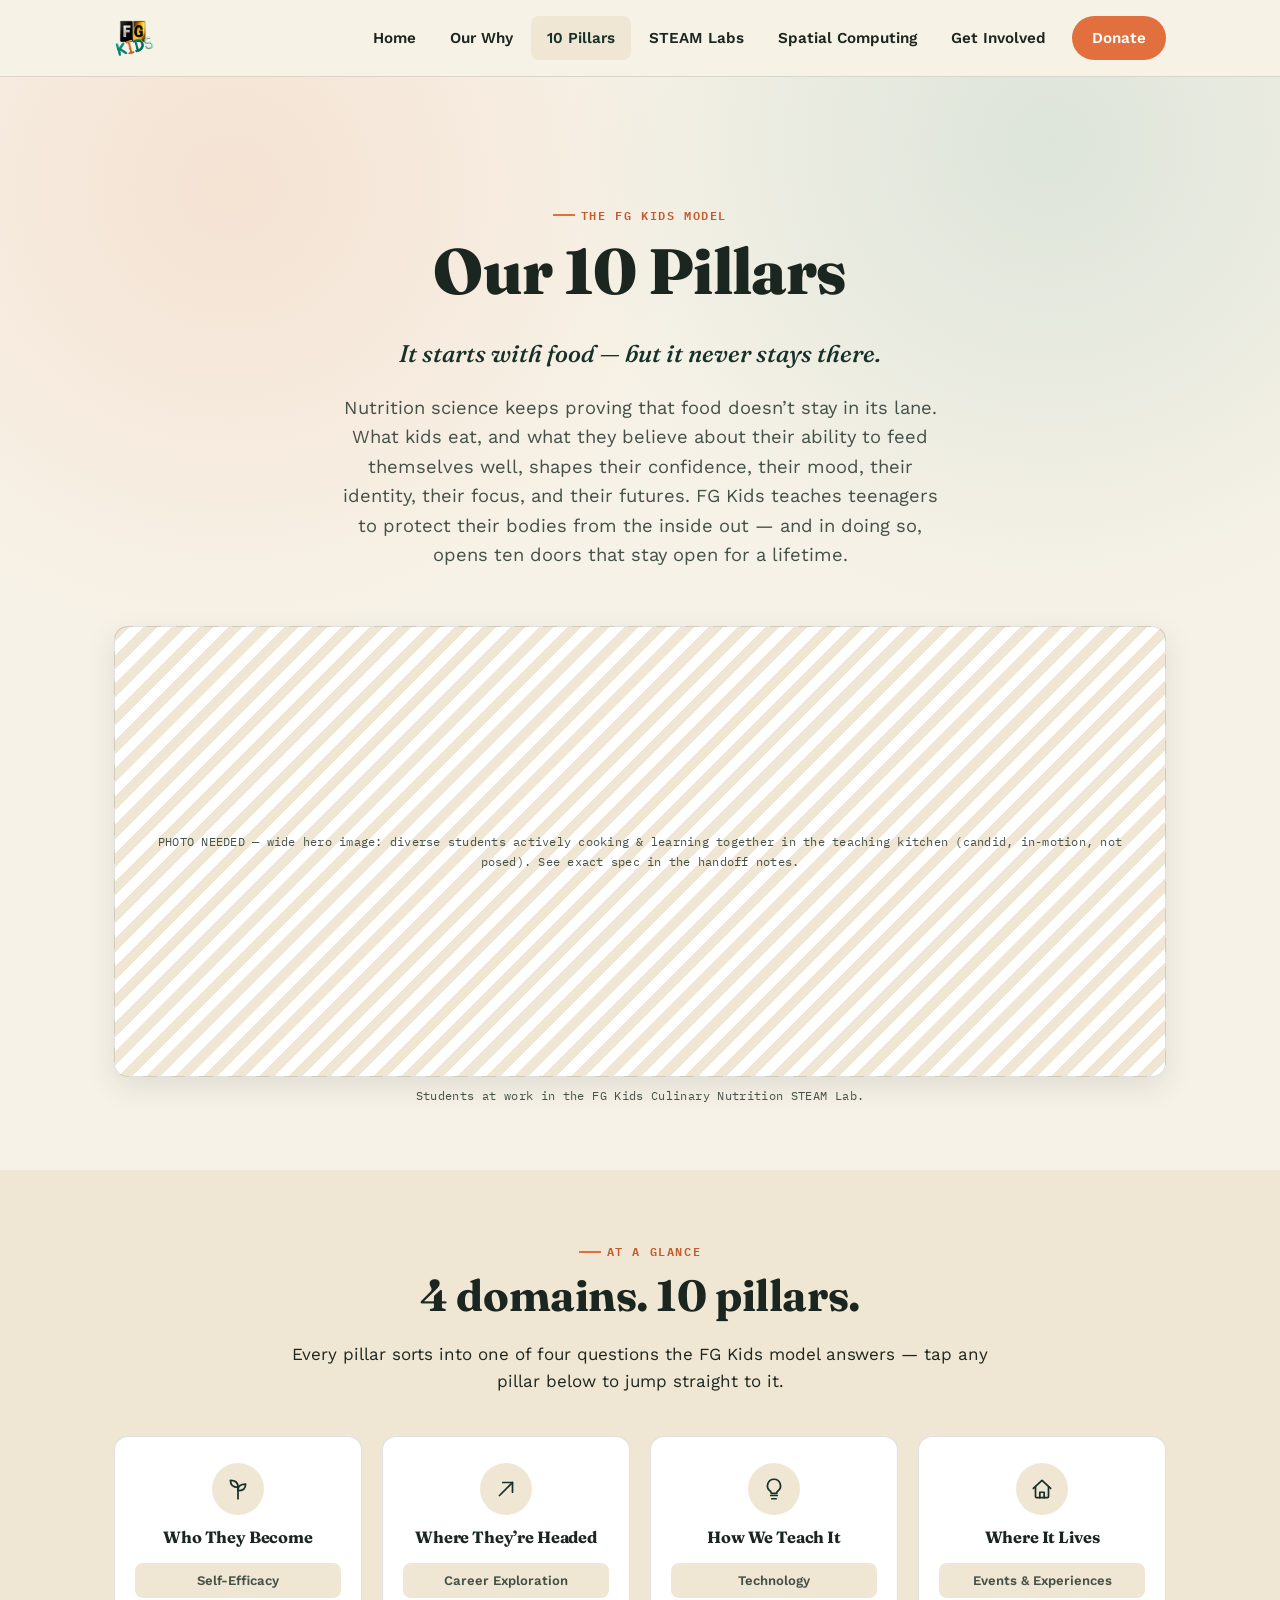
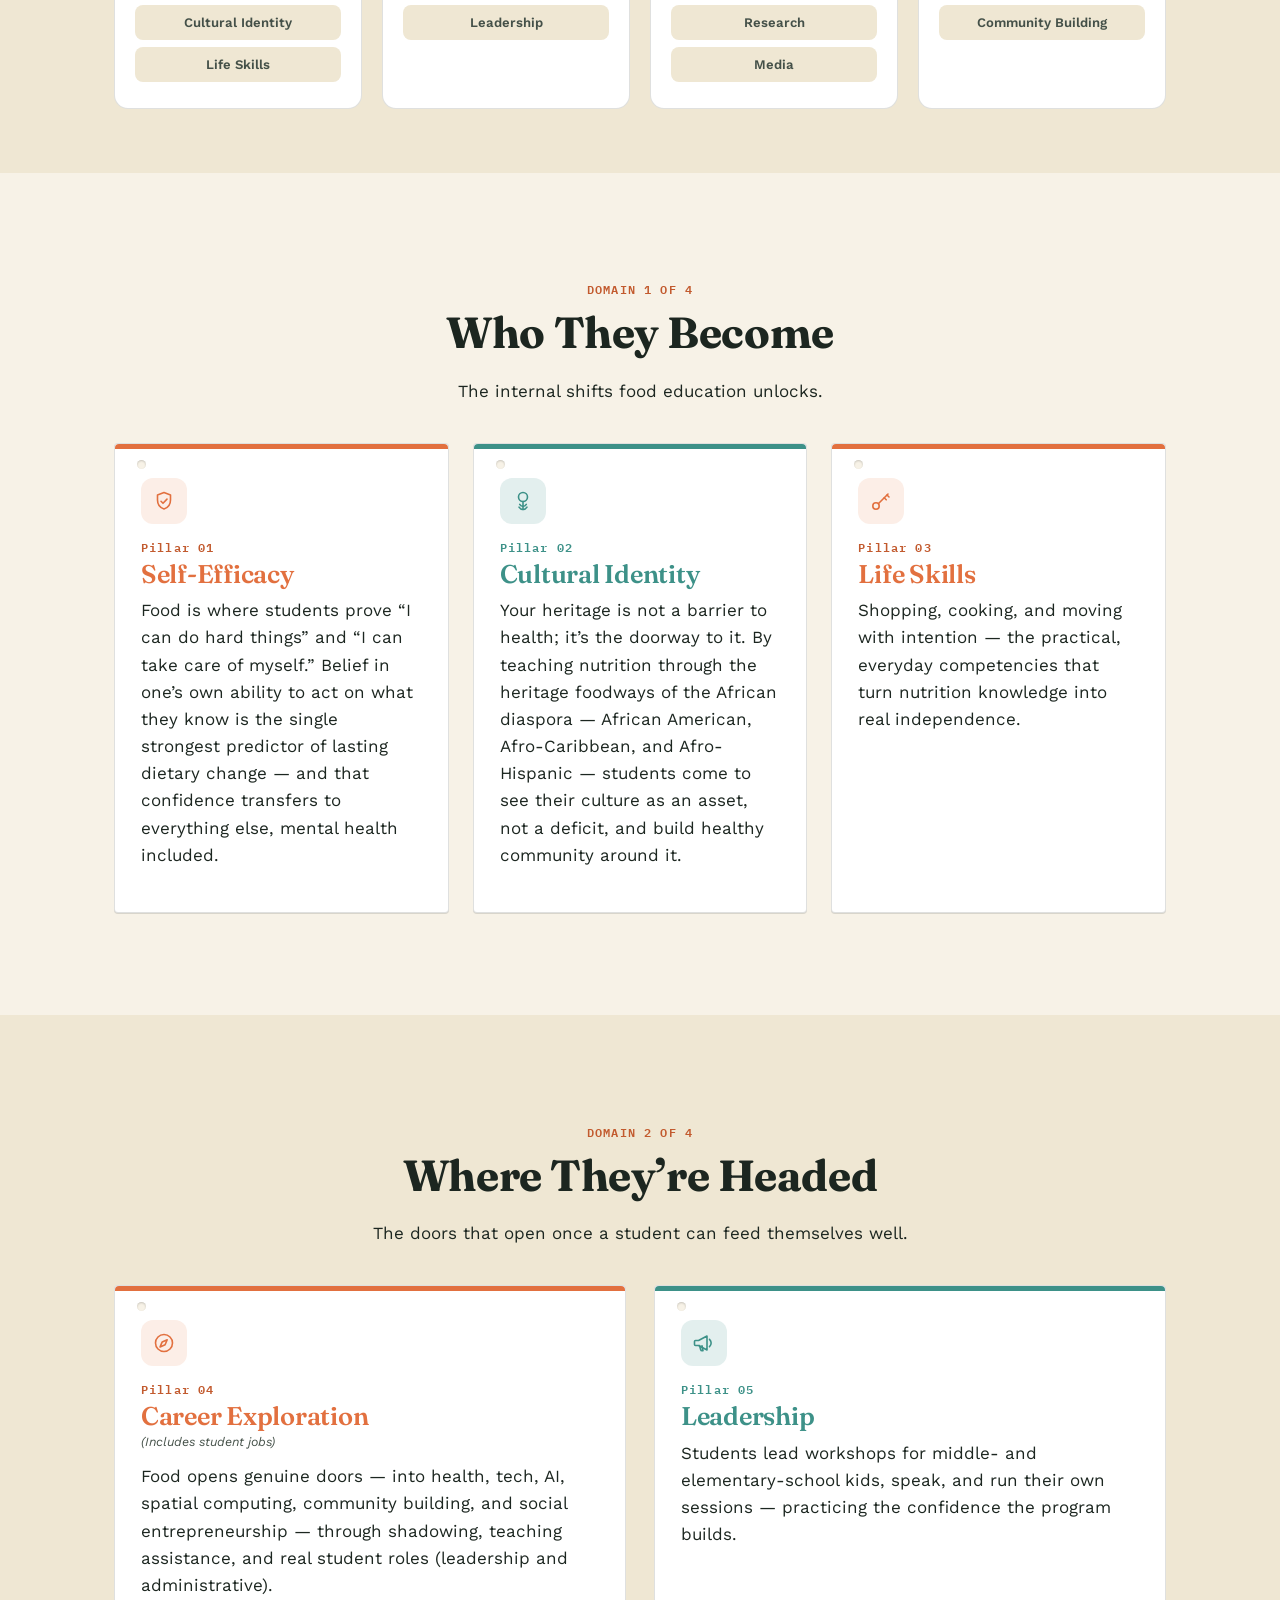
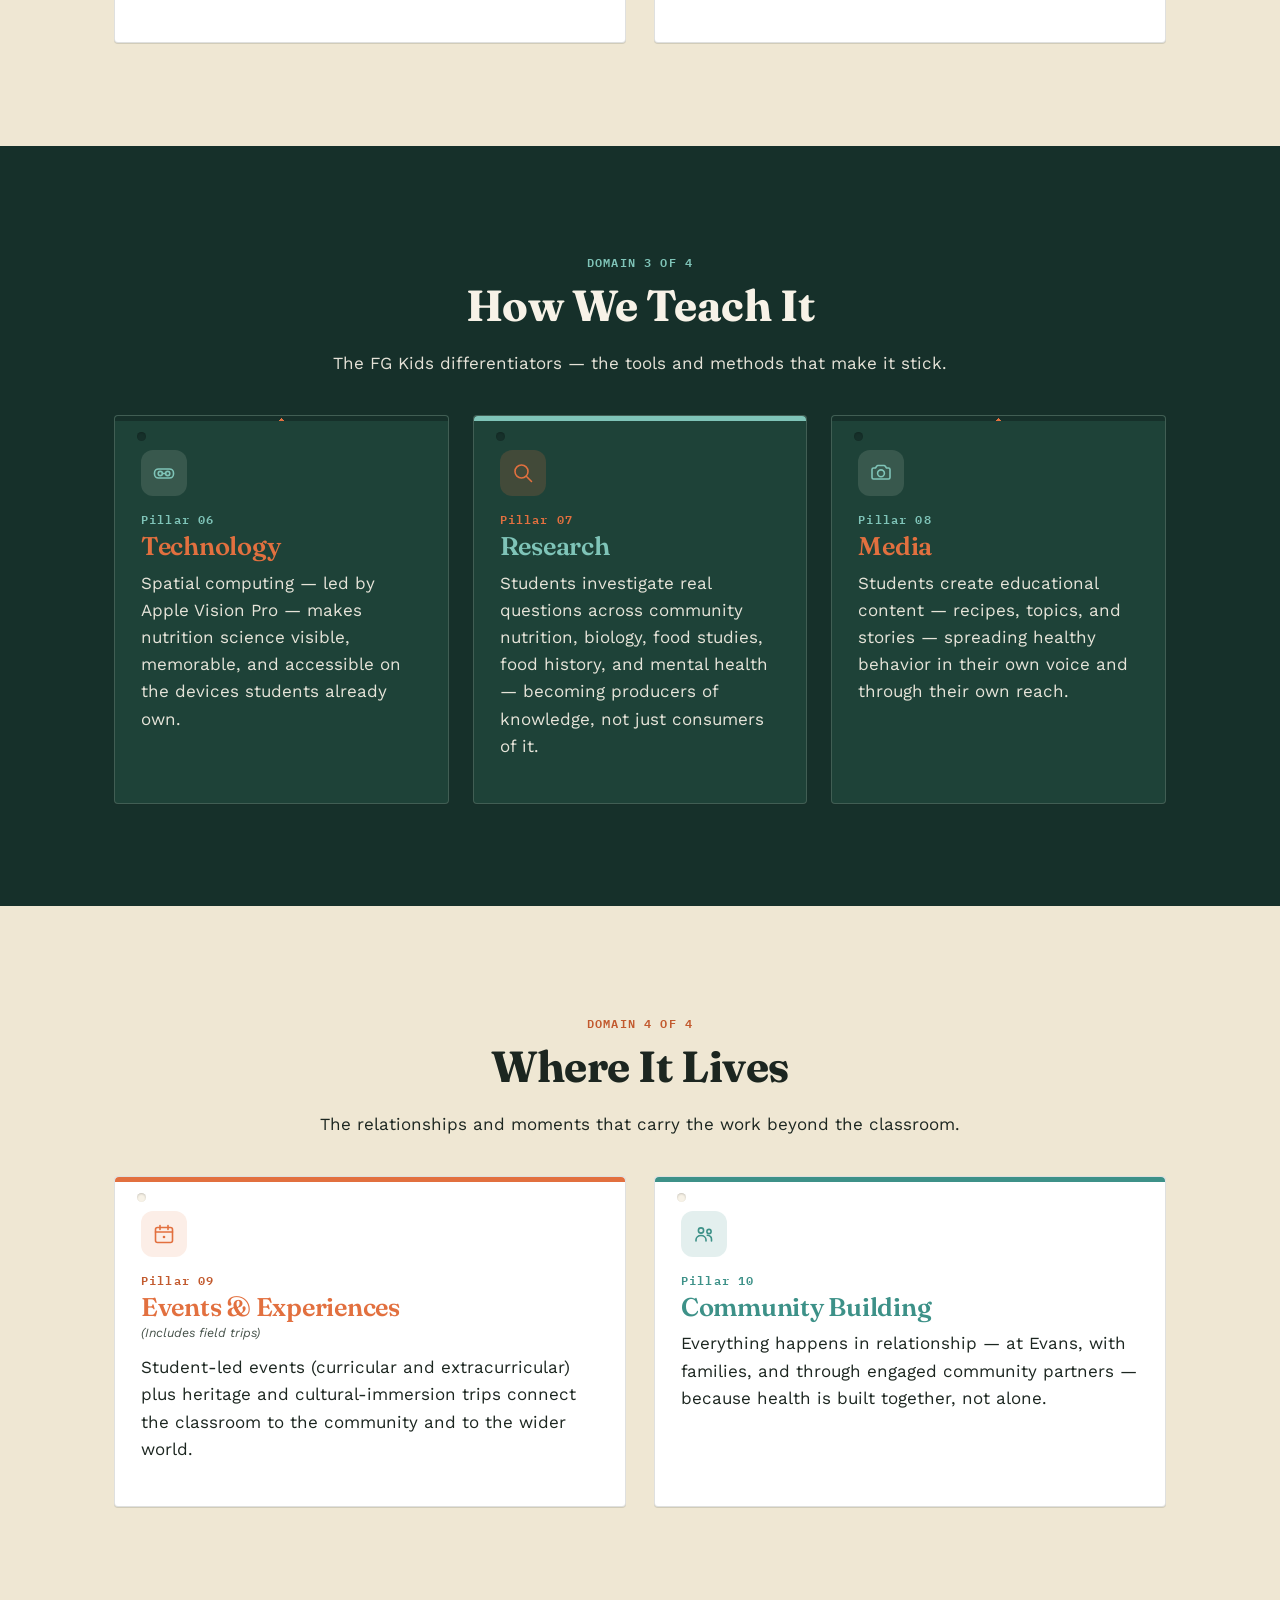
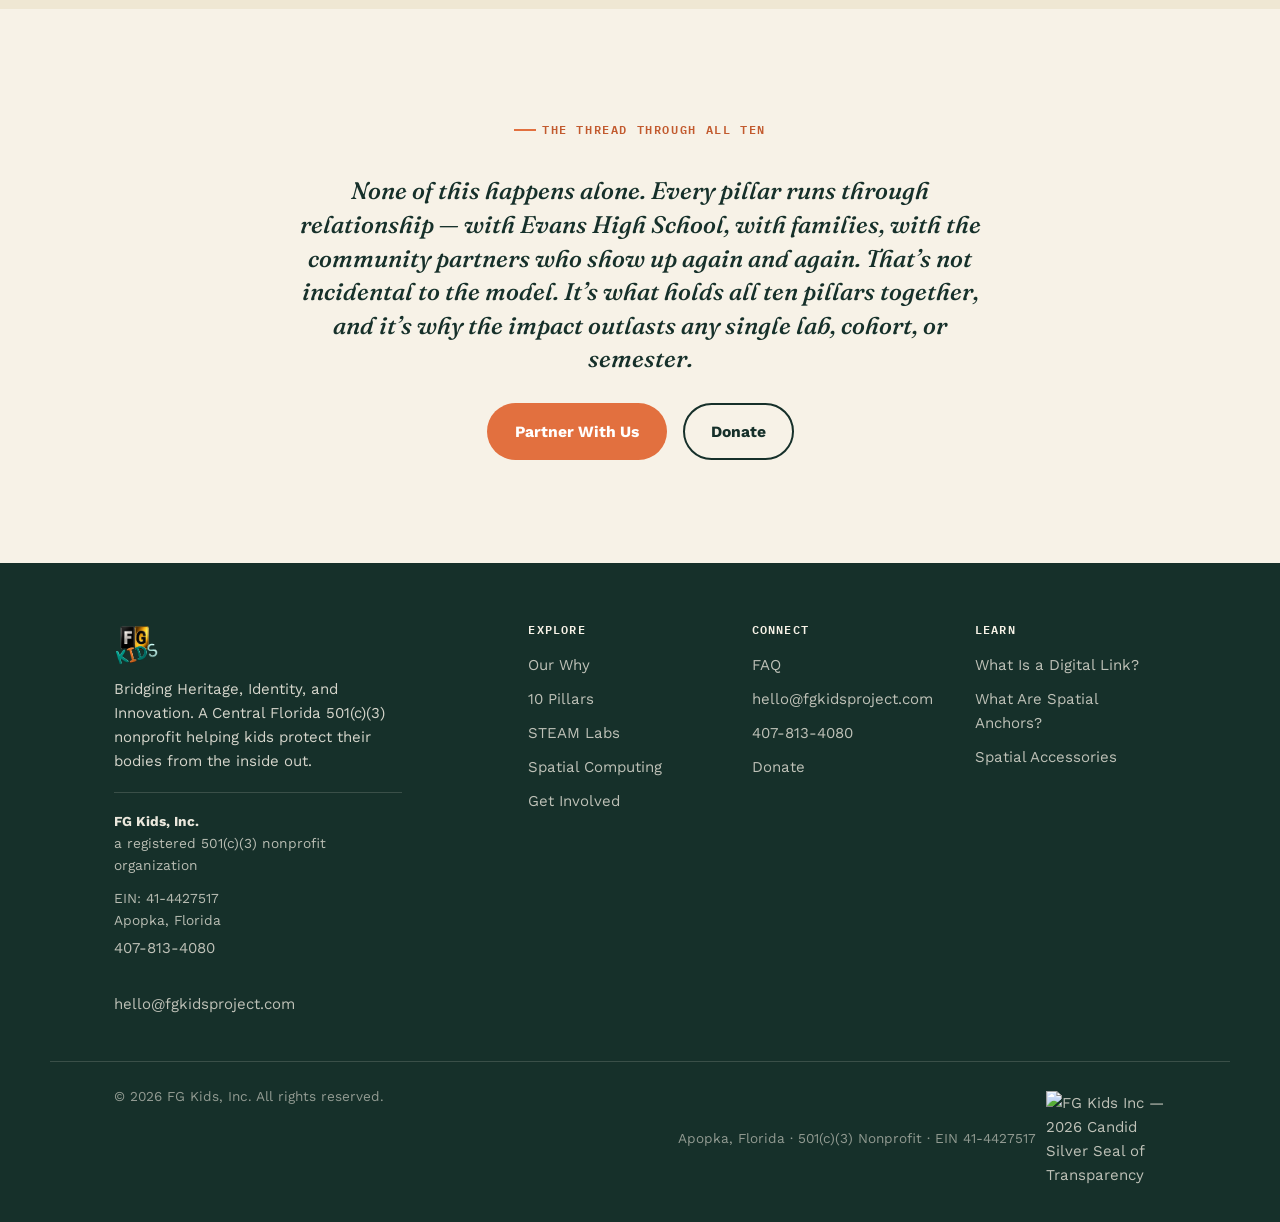
==== 10-pillars/index.html @ 9d518774 "FG Kids website — Candid seal, corrected footer, new logo/favicon, 10 Pillars page" ====
<!DOCTYPE html>
<html lang="en">
<head>
<meta charset="UTF-8">
<meta name="viewport" content="width=device-width, initial-scale=1.0">
<title>Our 10 Pillars &mdash; FG Kids Inc.</title>
<meta name="description" content="The 10 Pillars behind FG Kids &mdash; how heritage-rooted culinary nutrition education builds self-efficacy, identity, career pathways, and lifelong health for Central Florida teens.">
<meta property="og:type" content="website">
<meta property="og:title" content="Our 10 Pillars &mdash; FG Kids Inc.">
<meta property="og:description" content="The 10 Pillars behind FG Kids &mdash; how heritage-rooted culinary nutrition education builds self-efficacy, identity, career pathways, and lifelong health for Central Florida teens.">
<meta property="og:image" content="https://fgkidsproject.com/images/og-image.png">
<meta property="og:url" content="https://fgkidsproject.com/10-pillars/">
<meta name="twitter:card" content="summary">
<meta name="twitter:title" content="Our 10 Pillars &mdash; FG Kids Inc.">
<meta name="twitter:description" content="The 10 Pillars behind FG Kids &mdash; how heritage-rooted culinary nutrition education builds self-efficacy, identity, career pathways, and lifelong health for Central Florida teens.">
<meta name="twitter:image" content="https://fgkidsproject.com/images/og-image.png">
<link rel="icon" href="/images/favicon.ico" sizes="any">
<link rel="icon" type="image/png" sizes="32x32" href="/images/favicon-32x32.png">
<link rel="icon" type="image/png" sizes="16x16" href="/images/favicon-16x16.png">
<link rel="apple-touch-icon" href="/images/apple-touch-icon.png">
<link rel="stylesheet" href="/css/styles.css">
</head>
<body>
<header class="site-header">
  <div class="nav-row">
    <a href="/" class="logo">
      <img src="/images/fg-kids-logo.png" alt="FG Kids" style="height:40px;width:auto;">
    </a>
    <nav class="main-nav">
        <a href="/">Home</a>
        <a href="/ourkidsneedus/">Our Why</a>
        <a href="/10-pillars/" class="current">10 Pillars</a>
        <a href="/nutritionsteamlab/">STEAM Labs</a>
        <a href="/spatial-computing/">Spatial Computing</a>
        <a href="/partnerwithus/">Get Involved</a>
        <a href="/donate/" class="btn-donate">Donate</a>
    </nav>
    <button class="nav-toggle" aria-label="Toggle menu" aria-expanded="false">&#9776;</button>
  </div>
</header>

<section class="hero" style="padding-bottom:20px;">
  <div class="container">
    <div class="eyebrow" style="justify-content:center;">The FG Kids Model</div>
    <h1>Our 10 Pillars</h1>
    <p class="quote-block" style="margin:0.4em auto 0.6em;">It starts with food &mdash; but it never stays there.</p>
    <p class="lede">Nutrition science keeps proving that food doesn&rsquo;t stay in its lane. What kids eat, and what they believe about their ability to feed themselves well, shapes their confidence, their mood, their identity, their focus, and their futures. FG Kids teaches teenagers to protect their bodies from the inside out &mdash; and in doing so, opens ten doors that stay open for a lifetime.</p>
  </div>
</section>

<section class="section-tight" style="padding-top:0;">
  <div class="container">
    <figure class="fig">
      <div class="media-band ph" style="aspect-ratio:21/9; max-width:100%;">PHOTO NEEDED &mdash; wide hero image: diverse students actively cooking &amp; learning together in the teaching kitchen (candid, in-motion, not posed). See exact spec in the handoff notes.</div>
      <figcaption>Students at work in the FG Kids Culinary Nutrition STEAM Lab.</figcaption>
    </figure>
  </div>
</section>

<section class="on-soft section-tight">
  <div class="container">
    <div class="section-head center">
      <div class="eyebrow" style="justify-content:center;">At A Glance</div>
      <h2>4 domains. 10 pillars.</h2>
      <p>Every pillar sorts into one of four questions the FG Kids model answers &mdash; tap any pillar below to jump straight to it.</p>
    </div>
    <div class="domain-map">
      <div class="domain-map-card">
        <div class="domain-map-icon"><svg viewBox="0 0 24 24" fill="none" stroke="currentColor" stroke-width="1.6" stroke-linecap="round" stroke-linejoin="round"><path d="M12 21V10"/><path d="M12 10C12 6 9 4 5 4c0 4 2.5 6.5 7 6.5"/><path d="M12 13C12 9.5 14.5 7.5 19 7.5c0 3.8-2.3 6-7 6"/></svg></div>
        <h4>Who They Become</h4>
        <div class="domain-chip-list">
          <a href="#self-efficacy" class="domain-chip">Self-Efficacy</a>
          <a href="#cultural-identity" class="domain-chip">Cultural Identity</a>
          <a href="#life-skills" class="domain-chip">Life Skills</a>
        </div>
      </div>
      <div class="domain-map-card">
        <div class="domain-map-icon"><svg viewBox="0 0 24 24" fill="none" stroke="currentColor" stroke-width="1.6" stroke-linecap="round" stroke-linejoin="round"><path d="M6 18L18 6"/><path d="M9 6h9v9"/></svg></div>
        <h4>Where They&rsquo;re Headed</h4>
        <div class="domain-chip-list">
          <a href="#career-exploration" class="domain-chip">Career Exploration</a>
          <a href="#leadership" class="domain-chip">Leadership</a>
        </div>
      </div>
      <div class="domain-map-card">
        <div class="domain-map-icon"><svg viewBox="0 0 24 24" fill="none" stroke="currentColor" stroke-width="1.6" stroke-linecap="round" stroke-linejoin="round"><path d="M9 18h6"/><path d="M10 21h4"/><path d="M12 3a6 6 0 00-3.6 10.8c.6.5 1 1.2 1 2.2h5.2c0-1 .4-1.7 1-2.2A6 6 0 0012 3z"/></svg></div>
        <h4>How We Teach It</h4>
        <div class="domain-chip-list">
          <a href="#technology" class="domain-chip">Technology</a>
          <a href="#research" class="domain-chip">Research</a>
          <a href="#media" class="domain-chip">Media</a>
        </div>
      </div>
      <div class="domain-map-card">
        <div class="domain-map-icon"><svg viewBox="0 0 24 24" fill="none" stroke="currentColor" stroke-width="1.6" stroke-linecap="round" stroke-linejoin="round"><path d="M4 11.5L12 4l8 7.5"/><path d="M6 10v9a1 1 0 001 1h10a1 1 0 001-1v-9"/><path d="M10 20v-5h4v5"/></svg></div>
        <h4>Where It Lives</h4>
        <div class="domain-chip-list">
          <a href="#events-experiences" class="domain-chip">Events &amp; Experiences</a>
          <a href="#community-building" class="domain-chip">Community Building</a>
        </div>
      </div>
    </div>
  </div>
</section>

<section id="domain-who">
  <div class="container">
    <div class="section-head center">
      <div class="domain-tag" style="justify-content:center;">Domain 1 of 4</div>
      <h2>Who They Become</h2>
      <p>The internal shifts food education unlocks.</p>
    </div>
    <div class="grid-3">
      <div class="card outcome-card" id="self-efficacy">
        <div class="pillar-icon"><svg viewBox="0 0 24 24" fill="none" stroke="currentColor" stroke-width="1.6" stroke-linecap="round" stroke-linejoin="round"><path d="M12 3.5l6.5 2.5v5c0 4.8-2.9 7.8-6.5 9-3.6-1.2-6.5-4.2-6.5-9v-5L12 3.5z"/><path d="M9 12.3l2 2 4-4.2"/></svg></div>
        <span class="pillar-num">Pillar 01</span>
        <h3>Self-Efficacy</h3>
        
        <p>Food is where students prove &ldquo;I can do hard things&rdquo; and &ldquo;I can take care of myself.&rdquo; Belief in one&rsquo;s own ability to act on what they know is the single strongest predictor of lasting dietary change &mdash; and that confidence transfers to everything else, mental health included.</p>
      </div>
      <div class="card outcome-card teal" id="cultural-identity">
        <div class="pillar-icon"><svg viewBox="0 0 24 24" fill="none" stroke="currentColor" stroke-width="1.6" stroke-linecap="round" stroke-linejoin="round"><circle cx="12" cy="8" r="4.5"/><path d="M12 12.5v8"/><path d="M12 20.5c-1.8 0-3.2-1-4-2.3M12 20.5c1.8 0 3.2-1 4-2.3M12 17.3c-1.4 0-2.6-.8-3.3-1.9M12 17.3c1.4 0 2.6-.8 3.3-1.9"/></svg></div>
        <span class="pillar-num">Pillar 02</span>
        <h3>Cultural Identity</h3>
        
        <p>Your heritage is not a barrier to health; it&rsquo;s the doorway to it. By teaching nutrition through the heritage foodways of the African diaspora &mdash; African American, Afro-Caribbean, and Afro-Hispanic &mdash; students come to see their culture as an asset, not a deficit, and build healthy community around it.</p>
      </div>
      <div class="card outcome-card" id="life-skills">
        <div class="pillar-icon"><svg viewBox="0 0 24 24" fill="none" stroke="currentColor" stroke-width="1.6" stroke-linecap="round" stroke-linejoin="round"><circle cx="7" cy="17" r="3.2"/><path d="M9.3 14.7L19 5"/><path d="M15.2 8.8l2 2M18 6l2 2"/></svg></div>
        <span class="pillar-num">Pillar 03</span>
        <h3>Life Skills</h3>
        
        <p>Shopping, cooking, and moving with intention &mdash; the practical, everyday competencies that turn nutrition knowledge into real independence.</p>
      </div>
    </div>
  </div>
</section>

<section class="on-soft" id="domain-headed">
  <div class="container">
    <div class="section-head center">
      <div class="domain-tag" style="justify-content:center;">Domain 2 of 4</div>
      <h2>Where They&rsquo;re Headed</h2>
      <p>The doors that open once a student can feed themselves well.</p>
    </div>
    <div class="grid-2">
      <div class="card outcome-card" id="career-exploration">
        <div class="pillar-icon"><svg viewBox="0 0 24 24" fill="none" stroke="currentColor" stroke-width="1.6" stroke-linecap="round" stroke-linejoin="round"><circle cx="12" cy="12" r="8.5"/><path d="M15.2 8.8l-2.1 5-5 2.1 2.1-5 5-2.1z"/></svg></div>
        <span class="pillar-num">Pillar 04</span>
        <h3>Career Exploration</h3>
        <p style="font-size:.78rem; color:var(--ink-soft); margin:-0.6em 0 .9em; font-style:italic;">(Includes student jobs)</p>
        <p>Food opens genuine doors &mdash; into health, tech, AI, spatial computing, community building, and social entrepreneurship &mdash; through shadowing, teaching assistance, and real student roles (leadership and administrative).</p>
      </div>
      <div class="card outcome-card teal" id="leadership">
        <div class="pillar-icon"><svg viewBox="0 0 24 24" fill="none" stroke="currentColor" stroke-width="1.6" stroke-linecap="round" stroke-linejoin="round"><path d="M3.5 9.5h3L15 5v14l-8.5-4.5h-3a1 1 0 01-1-1v-3a1 1 0 011-1z"/><path d="M7.5 14.5l1.2 4.2a1.3 1.3 0 001.25.95H11l-1-4.9"/><path d="M17.5 8.3a5 5 0 010 7.4"/></svg></div>
        <span class="pillar-num">Pillar 05</span>
        <h3>Leadership</h3>
        
        <p>Students lead workshops for middle- and elementary-school kids, speak, and run their own sessions &mdash; practicing the confidence the program builds.</p>
      </div>
    </div>
  </div>
</section>

<section class="on-dark" id="domain-teach">
  <div class="container">
    <div class="section-head center">
      <div class="domain-tag" style="justify-content:center;">Domain 3 of 4</div>
      <h2>How We Teach It</h2>
      <p>The FG Kids differentiators &mdash; the tools and methods that make it stick.</p>
    </div>
    <div class="grid-3">
      <div class="card outcome-card" id="technology">
        <div class="pillar-icon"><svg viewBox="0 0 24 24" fill="none" stroke="currentColor" stroke-width="1.6" stroke-linecap="round" stroke-linejoin="round"><rect x="2.5" y="8" width="19" height="9" rx="4"/><circle cx="8.3" cy="12.5" r="2.1"/><circle cx="15.7" cy="12.5" r="2.1"/><path d="M10.4 12.5h3.2"/></svg></div>
        <span class="pillar-num">Pillar 06</span>
        <h3>Technology</h3>
        
        <p>Spatial computing &mdash; led by Apple Vision Pro &mdash; makes nutrition science visible, memorable, and accessible on the devices students already own.</p>
      </div>
      <div class="card outcome-card teal" id="research">
        <div class="pillar-icon"><svg viewBox="0 0 24 24" fill="none" stroke="currentColor" stroke-width="1.6" stroke-linecap="round" stroke-linejoin="round"><circle cx="10.5" cy="10.5" r="6.5"/><path d="M15.3 15.3L20.5 20.5"/></svg></div>
        <span class="pillar-num">Pillar 07</span>
        <h3>Research</h3>
        
        <p>Students investigate real questions across community nutrition, biology, food studies, food history, and mental health &mdash; becoming producers of knowledge, not just consumers of it.</p>
      </div>
      <div class="card outcome-card" id="media">
        <div class="pillar-icon"><svg viewBox="0 0 24 24" fill="none" stroke="currentColor" stroke-width="1.6" stroke-linecap="round" stroke-linejoin="round"><path d="M3 8.5a1.5 1.5 0 011.5-1.5h2l1.2-1.8a1.5 1.5 0 011.25-.7h6.1a1.5 1.5 0 011.25.7L17.5 7h2A1.5 1.5 0 0121 8.5v8A1.5 1.5 0 0119.5 18h-15A1.5 1.5 0 013 16.5v-8z"/><circle cx="12" cy="12.3" r="3.4"/></svg></div>
        <span class="pillar-num">Pillar 08</span>
        <h3>Media</h3>
        
        <p>Students create educational content &mdash; recipes, topics, and stories &mdash; spreading healthy behavior in their own voice and through their own reach.</p>
      </div>
    </div>
  </div>
</section>

<section class="on-soft" id="domain-lives">
  <div class="container">
    <div class="section-head center">
      <div class="domain-tag" style="justify-content:center;">Domain 4 of 4</div>
      <h2>Where It Lives</h2>
      <p>The relationships and moments that carry the work beyond the classroom.</p>
    </div>
    <div class="grid-2">
      <div class="card outcome-card" id="events-experiences">
        <div class="pillar-icon"><svg viewBox="0 0 24 24" fill="none" stroke="currentColor" stroke-width="1.6" stroke-linecap="round" stroke-linejoin="round"><rect x="3.5" y="5.5" width="17" height="15" rx="2"/><path d="M3.5 10h17"/><path d="M8 3.5v4M16 3.5v4"/><circle cx="12" cy="15" r="1.3" fill="currentColor" stroke="none"/></svg></div>
        <span class="pillar-num">Pillar 09</span>
        <h3>Events &amp; Experiences</h3>
        <p style="font-size:.78rem; color:var(--ink-soft); margin:-0.6em 0 .9em; font-style:italic;">(Includes field trips)</p>
        <p>Student-led events (curricular and extracurricular) plus heritage and cultural-immersion trips connect the classroom to the community and to the wider world.</p>
      </div>
      <div class="card outcome-card teal" id="community-building">
        <div class="pillar-icon"><svg viewBox="0 0 24 24" fill="none" stroke="currentColor" stroke-width="1.6" stroke-linecap="round" stroke-linejoin="round"><circle cx="9" cy="8.5" r="2.6"/><path d="M4 19v-1.2c0-2.4 2.2-4.3 5-4.3s5 1.9 5 4.3V19"/><circle cx="17" cy="9.5" r="2.1"/><path d="M15.3 13.2c2.4.2 4.2 1.9 4.2 4V19"/></svg></div>
        <span class="pillar-num">Pillar 10</span>
        <h3>Community Building</h3>
        
        <p>Everything happens in relationship &mdash; at Evans, with families, and through engaged community partners &mdash; because health is built together, not alone.</p>
      </div>
    </div>
  </div>
</section>

<section>
  <div class="container center">
    <div class="eyebrow" style="justify-content:center;">The Thread Through All Ten</div>
    <p class="quote-block">None of this happens alone. Every pillar runs through relationship &mdash; with Evans High School, with families, with the community partners who show up again and again. That&rsquo;s not incidental to the model. It&rsquo;s what holds all ten pillars together, and it&rsquo;s why the impact outlasts any single lab, cohort, or semester.</p>
    <div class="hero-ctas" style="margin-top:1.6em;">
      <a href="/partnerwithus/" class="btn btn-primary">Partner With Us</a>
      <a href="/donate/" class="btn btn-outline">Donate</a>
    </div>
  </div>
</section>

<footer class="site-footer">
  <div class="container">
    <div class="footer-grid">
      <div>
        <img src="/images/fg-kids-logo.png" alt="FG Kids" style="height:44px;width:auto;margin-bottom:.6em;">
        <p class="footer-tagline">Bridging Heritage, Identity, and Innovation. A Central Florida 501(c)(3) nonprofit helping kids protect their bodies from the inside out.</p>
        <div class="footer-legal">
          <p><strong>FG Kids, Inc.</strong><br>
          a registered 501(c)(3) nonprofit organization</p>
          <p>EIN: 41-4427517<br>
          Apopka, Florida<br>
          <a href="tel:+14078134080">407-813-4080</a><br>
          <a href="mailto:hello@fgkidsproject.com">hello@fgkidsproject.com</a></p>
        </div>
      </div>
      <div>
        <h4>Explore</h4>
        <a href="/ourkidsneedus/">Our Why</a>
        <a href="/10-pillars/">10 Pillars</a>
        <a href="/nutritionsteamlab/">STEAM Labs</a>
        <a href="/spatial-computing/">Spatial Computing</a>
        <a href="/partnerwithus/">Get Involved</a>
      </div>
      <div>
        <h4>Connect</h4>
        <a href="/partnerwithus/#faq">FAQ</a>
        <a href="mailto:hello@fgkidsproject.com">hello@fgkidsproject.com</a>
        <a href="tel:+14078134080">407-813-4080</a>
        <a href="/donate/">Donate</a>
      </div>
      <div>
        <h4>Learn</h4>
        <a href="/spatial-computing/digital-link/">What Is a Digital Link?</a>
        <a href="/spatial-computing/spatial-anchors/">What Are Spatial Anchors?</a>
        <a href="/spatial-computing/spatial-accessories/">Spatial Accessories</a>
      </div>
    </div>
  </div>
  <div class="footer-bottom">
    <span>&copy; 2026 FG Kids, Inc. All rights reserved.</span>
    <span class="footer-trust">
      Apopka, Florida &middot; 501(c)(3) Nonprofit &middot; EIN 41-4427517
      <a aria-label="FG Kids Inc" href="https://app.candid.org/profile/16589307/fg-kids-inc-41-4427517/?pkId=f9129e25-9f49-42b6-85df-ab105f650fca" target="_blank" rel="noopener">
        <img alt="FG Kids Inc &mdash; 2026 Candid Silver Seal of Transparency" src="https://widgets.guidestar.org/prod/v1/pdp/transparency-seal/16589307/svg" style="width:120px;height:auto;" />
      </a>
    </span>
  </div>
</footer>
<script src="/js/site.js"></script>
</body>
</html>
---- css/styles.css ----
/* ===========================================================
   FG KIDS — DESIGN SYSTEM
   Palette: cream + deep forest green + coral + teal
   Display: Fraunces (warm, characterful serif)
   Body: Work Sans
   Data/eyebrow: IBM Plex Mono (the "lab notebook" register)
   Signature motif: the recipe-card — torn top edge + punch hole,
   used for stats, curriculum units, and recipe teasers. It ties
   directly back to the printed Scratch Nutrition Manual.
=========================================================== */

@import url('https://fonts.googleapis.com/css2?family=Fraunces:opsz,wght@9..144,400;9..144,500;9..144,600;9..144,700;9..144,800&family=Work+Sans:wght@400;500;600;700&family=IBM+Plex+Mono:wght@500;600&display=swap');

:root{
  --cream:        #F7F2E7;
  --cream-soft:   #EFE7D3;
  --forest:       #16302A;
  --forest-2:     #1E4238;
  --forest-3:     #26503F;
  --coral:        #E2703F;
  --coral-dark:   #C25A2E;
  --teal:         #3D9188;
  --teal-light:   #7FC4B8;
  --ink:          #1C2620;
  --ink-soft:     #445048;
  --line:         rgba(28,38,32,0.14);
  --line-on-dark: rgba(247,242,231,0.16);
  --cream-on-dark:#F7F2E7;

  --font-display: 'Fraunces', Georgia, serif;
  --font-body:    'Work Sans', -apple-system, BlinkMacSystemFont, sans-serif;
  --font-mono:    'IBM Plex Mono', ui-monospace, monospace;

  --max: 1180px;
  --pad: clamp(20px, 5vw, 64px);
  --radius: 14px;
}

*{box-sizing:border-box;}
html{scroll-behavior:smooth;}
body{
  margin:0;
  background:var(--cream);
  color:var(--ink);
  font-family:var(--font-body);
  font-size:17px;
  line-height:1.6;
  -webkit-font-smoothing:antialiased;
}
img{max-width:100%;display:block;}
a{color:inherit;}
h1,h2,h3,h4{
  font-family:var(--font-display);
  font-weight:700;
  line-height:1.08;
  margin:0 0 .5em;
  letter-spacing:-0.01em;
}
h1{font-size:clamp(2.4rem, 5vw, 4.2rem); font-weight:800;}
h2{font-size:clamp(1.9rem, 3.4vw, 2.8rem);}
h3{font-size:clamp(1.3rem, 2vw, 1.6rem); font-weight:600;}
p{margin:0 0 1em;}
.container{max-width:var(--max); margin:0 auto; padding-left:var(--pad); padding-right:var(--pad);}
section{padding:clamp(56px,8vw,108px) 0;}

/* focus visibility */
a:focus-visible, button:focus-visible{outline:3px solid var(--coral); outline-offset:3px;}
@media (prefers-reduced-motion: reduce){
  *{animation-duration:.001ms !important; transition-duration:.001ms !important;}
}

/* -------------------- eyebrow / labels -------------------- */
.eyebrow{
  font-family:var(--font-mono);
  font-size:.72rem;
  letter-spacing:.14em;
  text-transform:uppercase;
  color:var(--coral-dark);
  display:inline-flex;
  align-items:center;
  gap:.5em;
  margin-bottom:1em;
  font-weight:600;
}
.eyebrow::before{content:"";width:22px;height:2px;background:var(--coral);display:inline-block;}
.on-dark .eyebrow{color:var(--teal-light);}
.on-dark .eyebrow::before{background:var(--teal-light);}

/* -------------------- nav -------------------- */
.site-header{
  position:sticky; top:0; z-index:50;
  background:rgba(247,242,231,0.92);
  backdrop-filter:blur(8px);
  border-bottom:1px solid var(--line);
}
.nav-row{
  display:flex; align-items:center; justify-content:space-between;
  padding:16px var(--pad); max-width:var(--max); margin:0 auto;
}
.logo{
  display:flex; align-items:center; gap:.6em;
  font-family:var(--font-display); font-weight:800; font-size:1.25rem;
  text-decoration:none; color:var(--forest);
}
.logo-mark{
  width:34px; height:34px; border-radius:9px;
  background:var(--forest);
  display:flex; align-items:center; justify-content:center;
  color:var(--cream); font-family:var(--font-display); font-weight:800; font-size:1.05rem;
  flex:none;
}
.logo-mark span{color:var(--coral);}
nav.main-nav{display:flex; align-items:center; gap:2px;}
nav.main-nav a{
  font-size:.95rem; font-weight:600; text-decoration:none;
  color:var(--ink); padding:10px 16px; border-radius:8px;
  transition:background .15s ease;
}
nav.main-nav a:hover{background:var(--cream-soft);}
nav.main-nav a.current{color:var(--forest); background:var(--cream-soft);}
.btn-donate{
  background:var(--coral); color:#fff !important; padding:10px 20px !important;
  border-radius:999px !important; margin-left:8px;
}
.btn-donate:hover{background:var(--coral-dark) !important;}
.nav-toggle{display:none; background:none;border:none;font-size:1.6rem;color:var(--forest);}

@media (max-width:920px){
  nav.main-nav{
    position:fixed; inset:64px 0 0 0; background:var(--cream);
    flex-direction:column; align-items:stretch; padding:12px var(--pad);
    display:none; overflow-y:auto;
  }
  nav.main-nav.open{display:flex;}
  nav.main-nav a{padding:16px 4px; border-bottom:1px solid var(--line); border-radius:0;}
  .btn-donate{margin:12px 4px 0; text-align:center;}
  .nav-toggle{display:block;}
}

/* -------------------- buttons -------------------- */
.btn{
  display:inline-flex; align-items:center; gap:.5em;
  font-family:var(--font-body); font-weight:700; font-size:.98rem;
  padding:14px 26px; border-radius:999px; text-decoration:none;
  border:2px solid transparent; cursor:pointer; transition:transform .15s ease, background .15s ease;
}
.btn:hover{transform:translateY(-1px);}
.btn-primary{background:var(--coral); color:#fff;}
.btn-primary:hover{background:var(--coral-dark);}
.btn-outline{border-color:var(--forest); color:var(--forest); background:transparent;}
.btn-outline:hover{background:var(--forest); color:var(--cream);}
.on-dark .btn-outline{border-color:var(--cream); color:var(--cream);}
.on-dark .btn-outline:hover{background:var(--cream); color:var(--forest);}
.btn-teal{background:var(--teal); color:#fff;}
.btn-teal:hover{background:#317a72;}

/* -------------------- sections / bg -------------------- */
.on-dark{background:var(--forest); color:var(--cream);}
.on-dark h1,.on-dark h2,.on-dark h3{color:var(--cream);}
.on-dark p{color:rgba(247,242,231,0.92);}
.on-soft{background:var(--cream-soft);}
.section-tight{padding-top:clamp(40px,5vw,64px); padding-bottom:clamp(40px,5vw,64px);}

/* -------------------- hero -------------------- */
.hero{
  padding:clamp(64px,10vw,120px) 0 clamp(48px,7vw,80px);
  text-align:center;
  position:relative;
  overflow:hidden;
}
.hero::before{
  content:"";
  position:absolute; inset:0;
  background-image: radial-gradient(circle at 18% 20%, rgba(226,112,63,0.12), transparent 40%),
                     radial-gradient(circle at 82% 12%, rgba(61,145,136,0.14), transparent 42%);
  pointer-events:none;
}
.hero .container{position:relative;}
.badge-pill{
  display:inline-flex; align-items:center; gap:.5em;
  border:1.5px solid var(--line); border-radius:999px;
  padding:8px 18px; font-size:.85rem; font-weight:600; color:var(--ink-soft);
  margin-bottom:1.6em; background:rgba(255,255,255,.5);
}
.hero h1{max-width:16ch; margin-left:auto; margin-right:auto;}
/* homepage: oversized striking headline leads the page */
.hero-home{padding-top:clamp(44px,6vw,76px);}
.hero h1.hero-xl{
  max-width:none;
  font-size:clamp(2.7rem, 12.5vw, 7.6rem);
  line-height:0.94;
  letter-spacing:-0.025em;
  margin:0 auto .28em;
  text-wrap:balance;
}
.hero-org{
  font-family:var(--font-mono);
  font-size:clamp(.82rem, 1.6vw, 1.02rem);
  letter-spacing:.16em;
  text-transform:uppercase;
  color:var(--ink-soft);
  margin:0 0 1.5em;
}
.hero .lede{max-width:56ch; margin:1.2em auto 2em; font-size:1.15rem; color:var(--ink-soft);}
.hero-ctas{display:flex; gap:16px; justify-content:center; flex-wrap:wrap;}

/* -------------------- stat / recipe-card motif -------------------- */
.card{
  background:#fff;
  position:relative;
  border-radius:4px;
  padding:30px 26px 26px;
  box-shadow:0 1px 0 var(--line);
  border:1px solid var(--line);
}
/* torn top edge */
.card::before{
  content:"";
  position:absolute; top:-1px; left:0; right:0; height:10px;
  background-image: linear-gradient(135deg, var(--cream) 50%, transparent 50%),
                     linear-gradient(-135deg, var(--cream) 50%, transparent 50%);
  background-size: 16px 16px;
  background-position: 0 -5px;
  background-repeat: repeat-x;
}
/* punch hole */
.card::after{
  content:"";
  position:absolute; top:14px; left:22px;
  width:9px; height:9px; border-radius:50%;
  background:var(--cream); box-shadow:inset 0 1px 2px rgba(0,0,0,.18);
}
.on-dark .card::before{background-image: linear-gradient(135deg, var(--forest) 50%, transparent 50%), linear-gradient(-135deg, var(--forest) 50%, transparent 50%);}
.on-dark .card::after{background:var(--forest);}
.on-dark .card{background:var(--forest-2); border-color:var(--line-on-dark);}

.stat-grid{display:grid; grid-template-columns:repeat(3,1fr); gap:22px; margin-top:2em;}
@media (max-width:800px){.stat-grid{grid-template-columns:1fr;}}
.stat-num{font-family:var(--font-display); font-size:2.6rem; font-weight:800; color:var(--coral); line-height:1;}
.on-dark .stat-num{color:var(--teal-light);}
.stat-label{font-family:var(--font-mono); font-size:.72rem; letter-spacing:.06em; text-transform:uppercase; color:var(--ink-soft); margin-top:.6em; display:block;}
.on-dark .stat-label{color:rgba(247,242,231,.82);}
.stat-source{font-size:.82rem; color:var(--ink-soft); margin-top:.4em;}
.on-dark .stat-source{color:rgba(247,242,231,.68);}

/* -------------------- grids -------------------- */
.grid-3{display:grid; grid-template-columns:repeat(3,1fr); gap:24px;}
.grid-2{display:grid; grid-template-columns:repeat(2,1fr); gap:28px;}
.grid-4{display:grid; grid-template-columns:repeat(4,1fr); gap:20px;}
@media (max-width:900px){.grid-3,.grid-4{grid-template-columns:repeat(2,1fr);}}
@media (max-width:600px){.grid-3,.grid-4,.grid-2{grid-template-columns:1fr;}}

.section-head{max-width:64ch; margin-bottom:2.2em;}
.section-head.center{margin-left:auto;margin-right:auto;text-align:center;}

/* -------------------- placeholder media -------------------- */
.ph{
  background:repeating-linear-gradient(135deg, var(--cream-soft), var(--cream-soft) 10px, #fff 10px, #fff 20px);
  border:1.5px dashed var(--line);
  border-radius:var(--radius);
  display:flex; align-items:center; justify-content:center;
  color:var(--ink-soft); font-family:var(--font-mono); font-size:.78rem;
  text-align:center; padding:16px; letter-spacing:.02em;
  min-height:220px;
}
.on-dark .ph{background:repeating-linear-gradient(135deg, var(--forest-2), var(--forest-2) 10px, var(--forest-3) 10px, var(--forest-3) 20px); border-color:var(--line-on-dark); color:rgba(247,242,231,.7);}

/* -------------------- pillar / feature cards -------------------- */
.pillar{
  border-left:3px solid var(--coral);
  padding:6px 0 6px 22px;
}
.pillar h3{margin-bottom:.3em;}
.pillar .num{font-family:var(--font-mono); font-size:.75rem; color:var(--coral-dark); letter-spacing:.08em;}

/* -------------------- unit / curriculum card -------------------- */
.unit-card{
  background:#fff; border:1px solid var(--line); border-radius:10px;
  padding:20px; position:relative;
}
.unit-card .u-num{
  font-family:var(--font-mono); font-size:.72rem; color:var(--teal);
  letter-spacing:.08em; text-transform:uppercase; margin-bottom:.5em; display:block;
}
.unit-card h4{font-family:var(--font-display); font-size:1.1rem; margin:0 0 .3em; font-weight:700;}
.unit-card .theme{font-size:.88rem; color:var(--ink-soft);}

/* -------------------- recipe teaser -------------------- */
.recipe-card{
  background:#fff; border-radius:4px; overflow:hidden;
  border:1px solid var(--line); position:relative;
}
.recipe-card .ph{min-height:170px; border-radius:0; border:none; border-bottom:1px solid var(--line);}
.recipe-card .body{padding:20px;}
.recipe-card h4{font-family:var(--font-display); font-size:1.15rem; margin:0 0 .4em;}
.recipe-card .swap{
  margin-top:.9em; padding-top:.9em; border-top:1px dashed var(--line);
  font-size:.86rem; color:var(--teal); font-weight:600;
}

/* -------------------- data visuals: donut + pictogram -------------------- */
.data-viz{display:flex; align-items:center; justify-content:center;}
.donut-num{
  font-family:var(--font-display); font-weight:800;
  font-size:2.6rem; fill:var(--ink);
}
.donut-label{
  font-family:var(--font-mono); font-size:.62rem; letter-spacing:.05em;
  text-transform:uppercase; fill:var(--ink-soft);
}
.on-dark .donut-num{fill:var(--cream);}
.on-dark .donut-label{fill:rgba(247,242,231,.7);}
.donut-arc{transition:stroke-dasharray 1.3s cubic-bezier(.16,.84,.44,1);}
.pictogram-caption{
  font-family:var(--font-mono); font-size:.78rem; color:var(--ink-soft);
  text-align:center; margin-top:.9em;
}
.viz-card{display:flex; flex-direction:column; align-items:center; text-align:center;}

/* -------------------- carousel -------------------- */
.carousel{
  position:relative;
  width:100%;
  max-width:440px;      /* portrait blueprint — sized to the image, no empty panel */
  margin:0 auto;
}
.carousel-track{
  position:relative; aspect-ratio: 1100/1956;
  border-radius:16px; overflow:hidden;
  border:6px solid var(--teal); background:var(--forest);
}
.carousel-slide{
  position:absolute; inset:0;
  opacity:0; visibility:hidden;
  transition:opacity .35s ease;
}
.carousel-slide.active{opacity:1; visibility:visible;}
.carousel-slide img{width:100%; height:100%; object-fit:cover; display:block;}
.carousel-arrow{
  position:absolute; top:50%; transform:translateY(-50%);
  width:44px; height:44px; border-radius:50%; border:none;
  background:var(--forest); color:#fff; font-size:1.5rem; line-height:1;
  cursor:pointer; display:flex; align-items:center; justify-content:center;
  box-shadow:0 2px 8px rgba(28,38,32,.2);
  transition:background .15s ease, transform .15s ease;
  z-index:2;
}
.carousel-arrow:hover{background:var(--coral); transform:translateY(-50%) scale(1.06);}
.carousel-arrow.prev{left:-64px;}   /* arrows sit OUTSIDE the frame */
.carousel-arrow.next{right:-64px;}
@media (max-width:600px){
  /* on narrow screens, tuck the arrows just inside the edges so they stay on-screen */
  .carousel{max-width:min(440px,84vw);}
  .carousel-arrow{background:rgba(22,48,42,0.8);}
  .carousel-arrow.prev{left:10px;}
  .carousel-arrow.next{right:10px;}
}
.carousel-dots{
  position:absolute; bottom:14px; left:0; right:0;
  display:flex; justify-content:center; gap:8px;
}
.carousel-dots button{
  width:9px; height:9px; border-radius:50%; border:none; padding:0;
  background:rgba(255,255,255,0.45); cursor:pointer;
}
.carousel-dots button.active{background:var(--coral);}

/* -------------------- FAQ accordion -------------------- */
.faq-item{border-bottom:1px solid var(--line);}
.faq-q{
  width:100%; text-align:left; background:none; border:none; cursor:pointer;
  padding:20px 0; font-family:var(--font-body); font-weight:700; font-size:1.02rem;
  display:flex; justify-content:space-between; align-items:center; color:var(--ink);
}
.faq-q .chev{transition:transform .2s ease; color:var(--coral); font-size:1.2rem;}
.faq-item.open .faq-q .chev{transform:rotate(180deg);}
.faq-a{max-height:0; overflow:hidden; transition:max-height .25s ease;}
.faq-a p{padding-bottom:20px; color:var(--ink-soft); max-width:64ch;}

/* -------------------- partner tiers -------------------- */
.tier-card{
  background:#fff; border-radius:12px; border:1px solid var(--line);
  padding:30px 26px; display:flex; flex-direction:column; height:100%;
}
.tier-card.popular{border-color:var(--coral); box-shadow:0 0 0 2px var(--coral);}
.tier-tag{
  align-self:flex-start; font-family:var(--font-mono); font-size:.68rem;
  letter-spacing:.08em; text-transform:uppercase; padding:5px 10px; border-radius:999px;
  background:var(--cream-soft); color:var(--ink-soft); margin-bottom:1em;
}
.tier-card.popular .tier-tag{background:var(--coral); color:#fff;}
.tier-card ul{padding-left:1.1em; margin:1em 0; color:var(--ink-soft); font-size:.94rem;}
.tier-card li{margin-bottom:.4em;}
.tier-card .btn{margin-top:auto; align-self:stretch; justify-content:center; text-align:center;}
/* consistent, never-stretch partner icons */
.tier-icons{display:flex; gap:12px; align-items:center; margin-bottom:1.1em; min-height:60px;}
.tier-icon{height:60px; width:auto; object-fit:contain;}

/* -------------------- footer -------------------- */
footer.site-footer{
  background:var(--forest); color:rgba(247,242,231,.85);
  padding:60px 0 30px;
}
.footer-grid{display:grid; grid-template-columns:2fr 1fr 1fr 1fr; gap:32px;}
@media (max-width:800px){.footer-grid{grid-template-columns:1fr 1fr;}}
@media (max-width:520px){.footer-grid{grid-template-columns:1fr;}}
footer.site-footer h4{color:var(--cream); font-family:var(--font-mono); font-size:.75rem; letter-spacing:.1em; text-transform:uppercase; margin-bottom:1em; font-weight:600;}
footer.site-footer a{display:block; text-decoration:none; color:rgba(247,242,231,.75); padding:5px 0; font-size:.94rem;}
footer.site-footer a:hover{color:#fff;}
.footer-bottom{
  max-width:var(--max); margin:40px auto 0; padding:24px var(--pad) 0;
  border-top:1px solid var(--line-on-dark);
  font-size:.85rem; color:rgba(247,242,231,.55);
  display:flex; justify-content:space-between; flex-wrap:wrap; gap:10px;
}
@media (max-width:520px){
  .footer-bottom{flex-direction:column; align-items:center; text-align:center;}
}
.footer-trust{
  display:inline-flex; align-items:center; justify-content:center;
  flex-wrap:wrap; gap:10px;
}
.footer-trust img{max-width:100%; height:auto;}
.footer-logo{font-family:var(--font-display); font-weight:800; color:var(--cream); font-size:1.3rem; margin-bottom:.6em;}
.footer-tagline{max-width:32ch; font-size:.94rem;}

/* -------------------- misc utility -------------------- */
.center{text-align:center;}
.mt-0{margin-top:0;}
.divider{height:1px; background:var(--line); margin:3em 0; border:none;}
.on-dark .divider{background:var(--line-on-dark);}
.tag-row{display:flex; gap:10px; flex-wrap:wrap; justify-content:center; margin:1.6em 0;}
.tag-chip{
  border:1.5px solid var(--line); border-radius:999px; padding:8px 16px;
  font-size:.85rem; font-weight:600; display:inline-flex; align-items:center; gap:.5em;
  color:var(--ink-soft);
}
.quote-block{
  font-family:var(--font-display); font-size:1.5rem; font-style:italic; font-weight:500;
  max-width:44ch; margin:1em auto; line-height:1.4; color:var(--forest);
}
.on-dark .quote-block{color:var(--cream);}
.cite{font-family:var(--font-mono); font-size:.78rem; color:var(--ink-soft); text-transform:uppercase; letter-spacing:.06em;}

/* ===========================================================
   IMAGE / FIGURE HELPERS  (added — image-rich pass)
=========================================================== */
.media{
  border-radius:var(--radius); overflow:hidden; border:1px solid var(--line);
  box-shadow:0 1px 0 var(--line);
}
.media img{width:100%; height:100%; object-fit:cover; display:block;}
.on-dark .media{border-color:var(--line-on-dark);}
.media-band{
  border-radius:var(--radius); overflow:hidden; margin:0 auto;
  border:1px solid var(--line); box-shadow:0 10px 30px rgba(28,38,32,.10);
}
.media-band img{width:100%; display:block;}
figure.fig{margin:0;}
figure.fig figcaption{
  font-family:var(--font-mono); font-size:.74rem; letter-spacing:.03em;
  color:var(--ink-soft); margin-top:.8em; text-align:center;
}
.on-dark figure.fig figcaption{color:rgba(247,242,231,.7);}
/* fixed-ratio media so cards stay tidy */
.media.ratio-16-9{aspect-ratio:16/9;}
.media.ratio-4-3{aspect-ratio:4/3;}

/* card image thumbnails (replaces the dashed [Icon:] placeholders) */
.card-media{
  border-radius:10px; overflow:hidden; margin-bottom:16px;
  border:1px solid var(--line); aspect-ratio:16/9;
}
.card-media img{width:100%; height:100%; object-fit:cover; display:block;}
.on-dark .card-media{border-color:var(--line-on-dark);}

/* ===========================================================
   OUTCOME CARDS — secondary-colour accents (readability pass)
=========================================================== */
.outcome-card{padding-top:34px;}
.outcome-card::before{ /* colored top rule replaces default torn edge tint */
  height:5px; top:0; border-radius:4px 4px 0 0;
  background:var(--coral); background-image:none;
}
.outcome-card h3{color:var(--coral); margin-bottom:.35em;}
/* alternate the accent so the grid has rhythm */
.outcome-card.teal::before{background:var(--teal);}
.outcome-card.teal h3{color:var(--teal);}
.on-dark .outcome-card h3{color:var(--coral);}
.on-dark .outcome-card.teal h3{color:var(--teal-light);}
.on-dark .outcome-card.teal::before{background:var(--teal-light);}
/* keep the punch-hole subtle on accented cards */
.outcome-card::after{top:16px;}

/* ===========================================================
   ARTICLE / PRESS PAGE  (Evans partnership)
=========================================================== */
.article{max-width:760px; margin:0 auto;}
.article h2{margin-top:1.6em;}
.article h3{margin-top:1.3em; color:var(--forest);}
.article p, .article li{font-size:1.06rem; color:var(--ink-soft); line-height:1.7;}
.article ul{padding-left:1.2em;}
.article li{margin-bottom:.5em;}
.article .lede{font-size:1.24rem; color:var(--ink); line-height:1.55;}
.article figure.fig{margin:2.2em 0;}
.article .pull{
  font-family:var(--font-display); font-style:italic; font-weight:500;
  font-size:1.5rem; line-height:1.4; color:var(--forest);
  border-left:3px solid var(--coral); padding:.2em 0 .2em 24px; margin:1.8em 0;
}
.byline{
  font-family:var(--font-mono); font-size:.76rem; letter-spacing:.06em;
  text-transform:uppercase; color:var(--ink-soft); margin-bottom:1.6em;
  display:flex; gap:14px; flex-wrap:wrap; align-items:center; justify-content:center;
}
.byline .dot{width:4px;height:4px;border-radius:50%;background:var(--coral);}

/* -------------------- footer legal entity block -------------------- */
.footer-legal{
  margin-top:1.4em; padding-top:1.2em;
  border-top:1px solid var(--line-on-dark);
  font-size:.86rem; line-height:1.6;
  color:rgba(247,242,231,.72);
  max-width:32ch;
}
.footer-legal p{margin:0 0 .8em;}
.footer-legal p:last-child{margin-bottom:0;}
.footer-legal strong{color:rgba(247,242,231,.95); font-weight:700;}
.footer-legal a{
  color:rgba(247,242,231,.72); text-decoration:none;
  display:inline; padding:0; margin:0;
}
.footer-legal a:hover{color:var(--coral); text-decoration:underline;}

/* ===========================================================
   10 PILLARS — icon cards, at-a-glance domain map, homepage mini-grid
=========================================================== */
.pillar-icon{
  width:46px; height:46px; border-radius:12px;
  display:flex; align-items:center; justify-content:center;
  background:rgba(226,112,63,0.12); color:var(--coral);
  margin-bottom:14px; flex:none;
}
.pillar-icon svg{width:24px; height:24px;}
.outcome-card.teal .pillar-icon{background:rgba(61,145,136,0.14); color:var(--teal);}
.on-dark .pillar-icon{background:rgba(247,242,231,0.12); color:var(--teal-light);}
.on-dark .outcome-card.teal .pillar-icon{background:rgba(226,112,63,0.18); color:var(--coral);}
.pillar-num{
  font-family:var(--font-mono); font-size:.72rem; letter-spacing:.1em;
  color:var(--coral-dark); font-weight:600; display:block; margin-bottom:.4em;
}
.outcome-card.teal .pillar-num{color:var(--teal);}
.on-dark .pillar-num{color:var(--teal-light);}
.on-dark .outcome-card.teal .pillar-num{color:var(--coral);}

/* domain section eyebrow badge (matches badge-pill weight, sits above section-head) */
.domain-tag{
  display:inline-flex; align-items:center; gap:.5em;
  font-family:var(--font-mono); font-size:.72rem; letter-spacing:.1em; text-transform:uppercase;
  color:var(--coral-dark); font-weight:600; margin-bottom:.9em;
}
.on-dark .domain-tag{color:var(--teal-light);}

/* at-a-glance domain map */
.domain-map{display:grid; grid-template-columns:repeat(4,1fr); gap:20px; margin-top:2.4em;}
@media (max-width:900px){.domain-map{grid-template-columns:repeat(2,1fr);}}
@media (max-width:560px){.domain-map{grid-template-columns:1fr;}}
.domain-map-card{
  background:#fff; border:1px solid var(--line); border-radius:var(--radius);
  padding:26px 20px; text-align:center;
}
.domain-map-icon{
  width:52px; height:52px; border-radius:50%; margin:0 auto 14px;
  display:flex; align-items:center; justify-content:center;
  background:var(--cream-soft); color:var(--forest);
}
.domain-map-icon svg{width:26px; height:26px;}
.domain-map-card h4{font-family:var(--font-display); font-size:1.02rem; margin:0 0 1em; font-weight:700;}
.domain-chip-list{display:flex; flex-direction:column; gap:7px;}
.domain-chip{
  font-size:.82rem; color:var(--ink-soft); background:var(--cream-soft);
  border-radius:8px; padding:7px 10px; text-decoration:none; font-weight:600;
  transition:background .15s ease, color .15s ease;
}
.domain-chip:hover{background:var(--coral); color:#fff;}

/* homepage compact pillars grid */
.pillars-mini-grid{display:grid; grid-template-columns:repeat(5,1fr); gap:14px; margin-top:2.2em;}
@media (max-width:800px){.pillars-mini-grid{grid-template-columns:repeat(3,1fr);}}
@media (max-width:480px){.pillars-mini-grid{grid-template-columns:repeat(2,1fr);}}
.pillar-mini{
  display:flex; flex-direction:column; align-items:center; text-align:center;
  gap:10px; padding:20px 8px; text-decoration:none;
}
.pillar-mini-icon{
  width:52px; height:52px; border-radius:50%;
  display:flex; align-items:center; justify-content:center;
  background:rgba(226,112,63,0.12); color:var(--coral);
  transition:transform .15s ease;
}
.pillar-mini-icon svg{width:26px; height:26px;}
.pillar-mini:hover .pillar-mini-icon{transform:translateY(-3px);}
.pillar-mini:nth-child(even) .pillar-mini-icon{background:rgba(61,145,136,0.14); color:var(--teal);}
.pillar-mini span{font-size:.85rem; font-weight:600; color:var(--ink); line-height:1.3;}
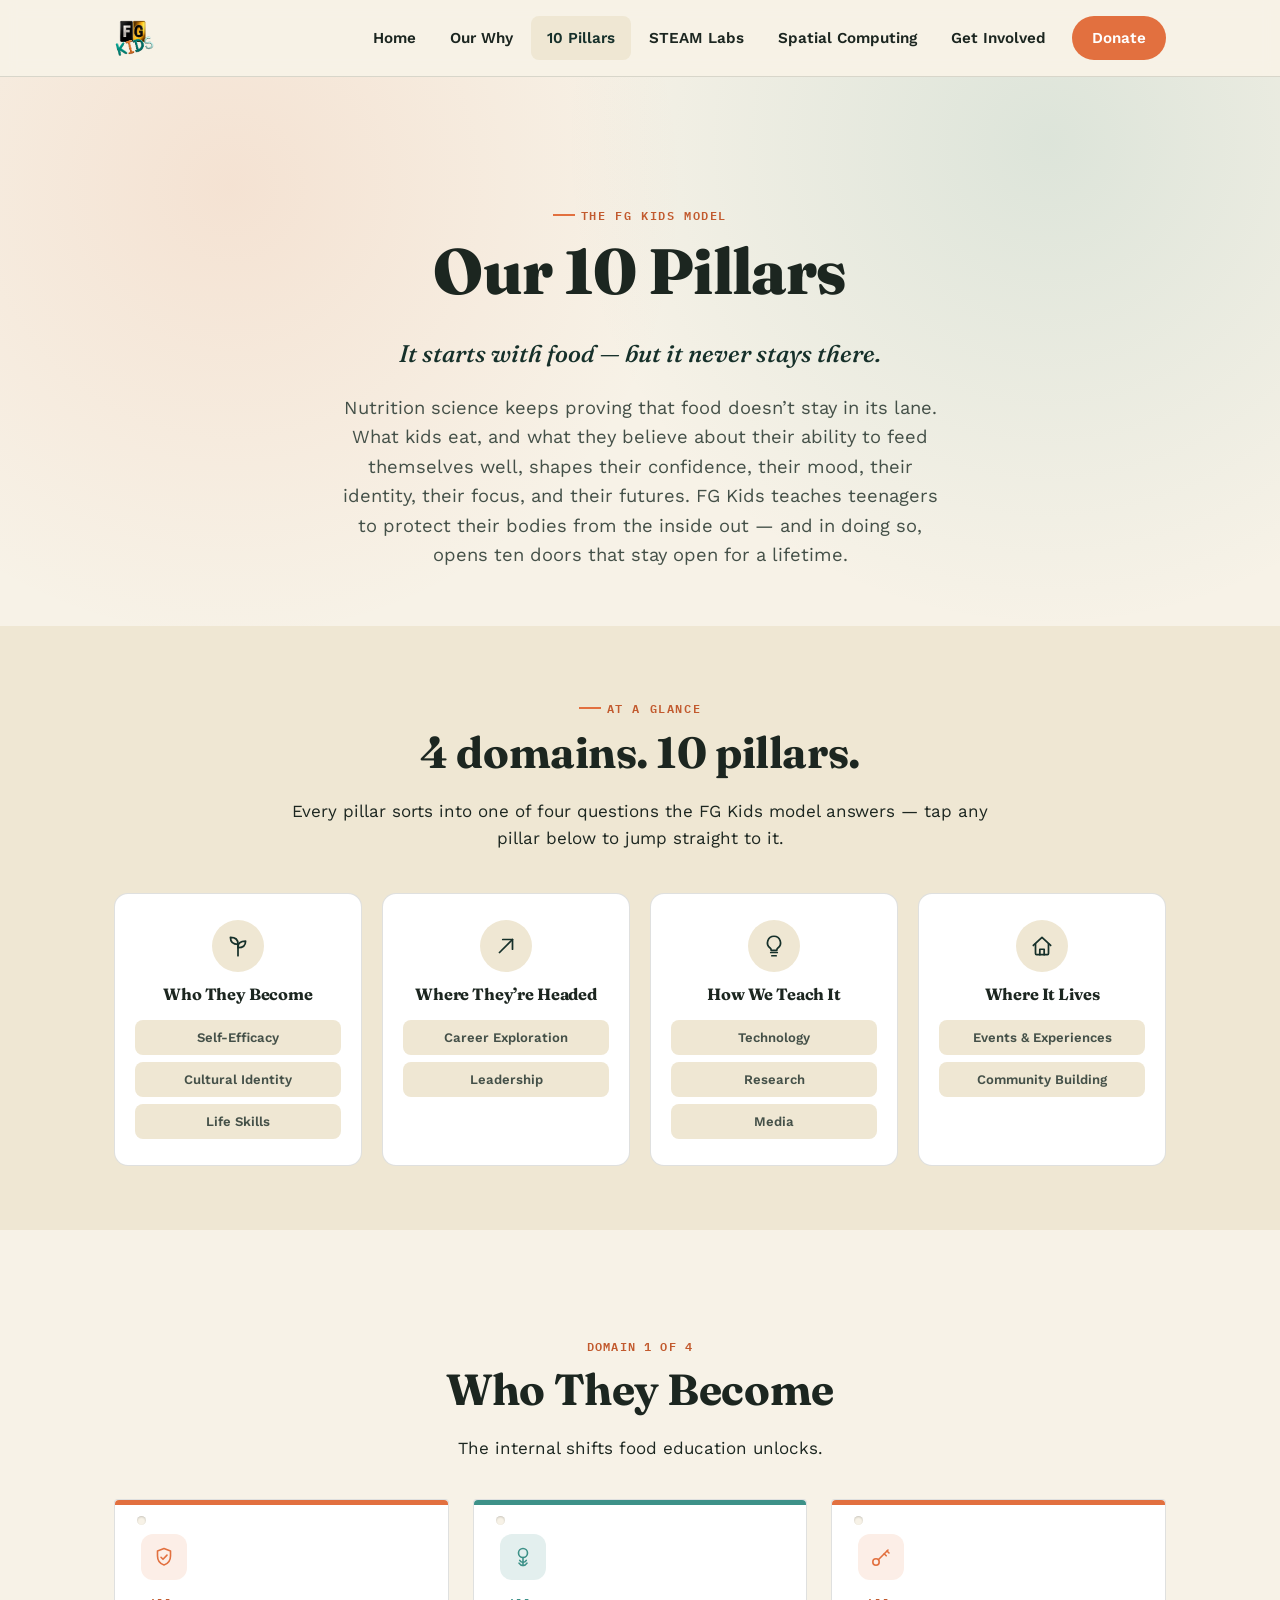
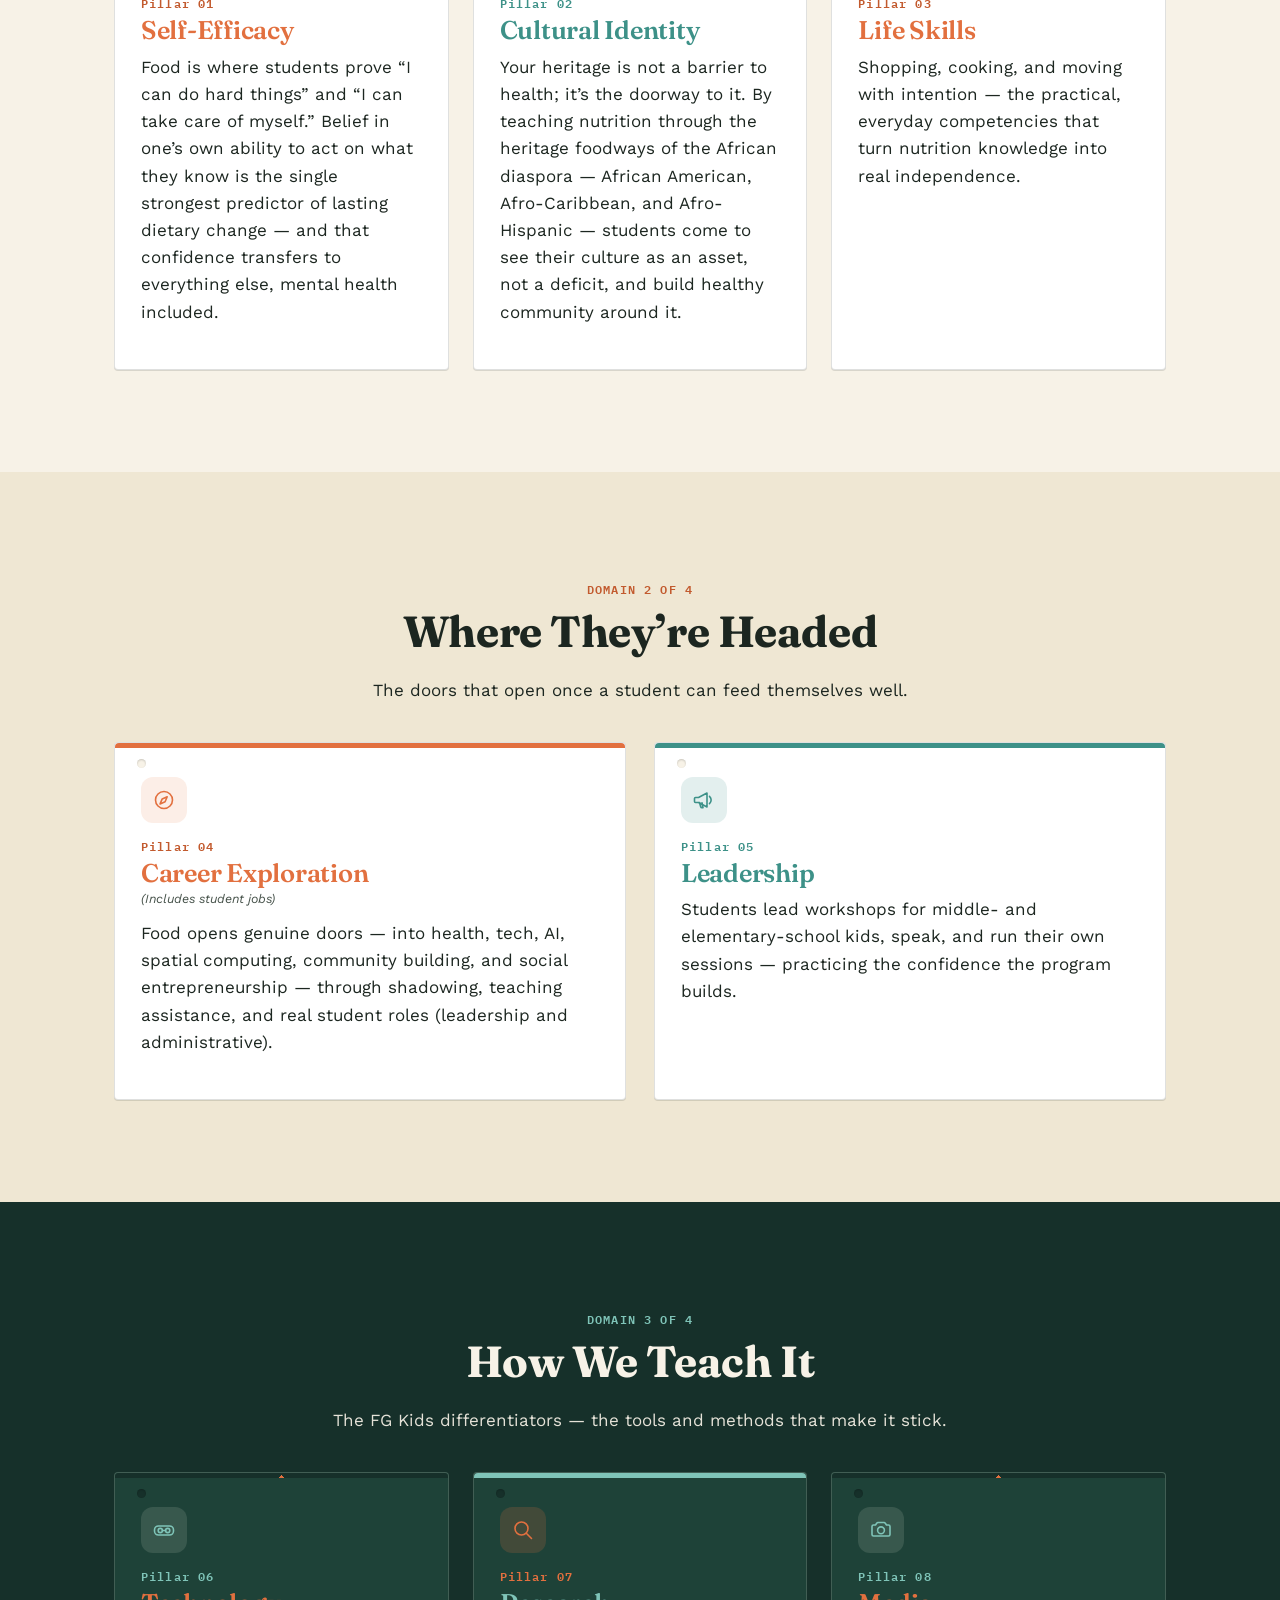
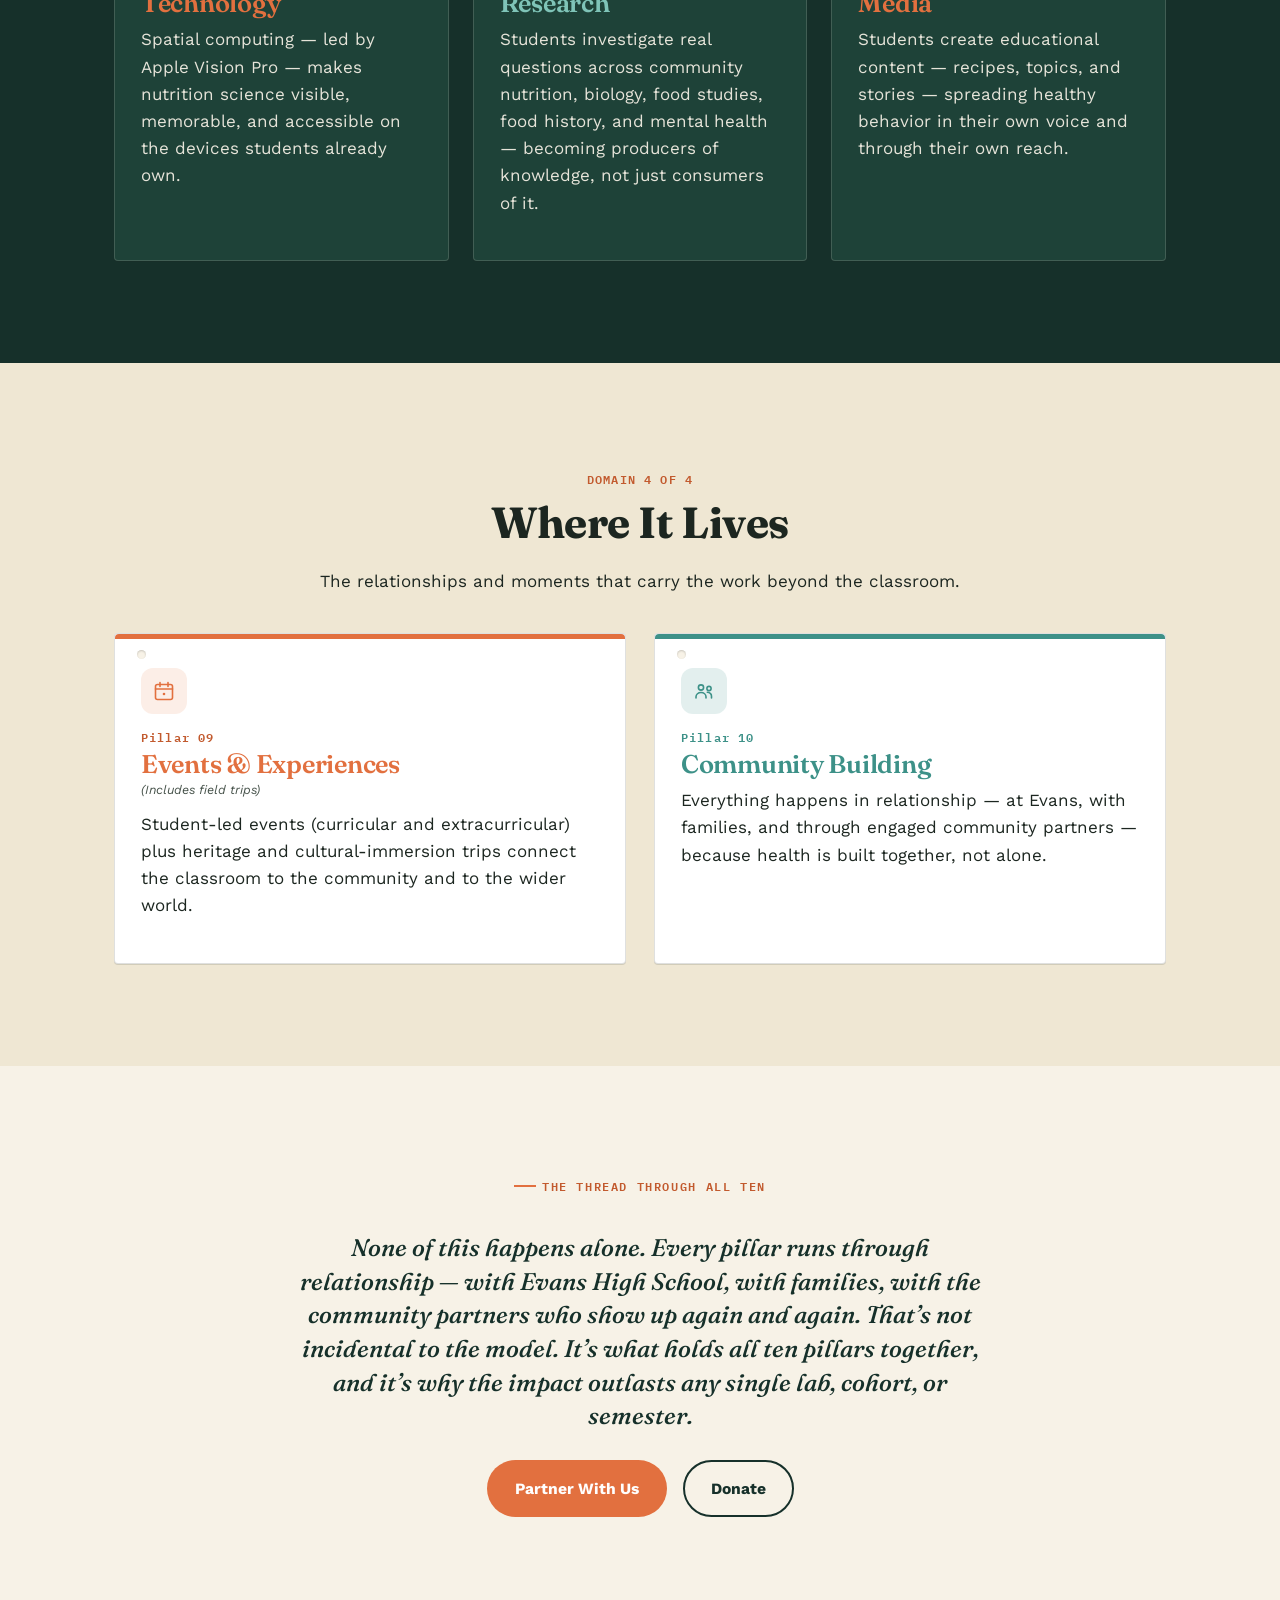
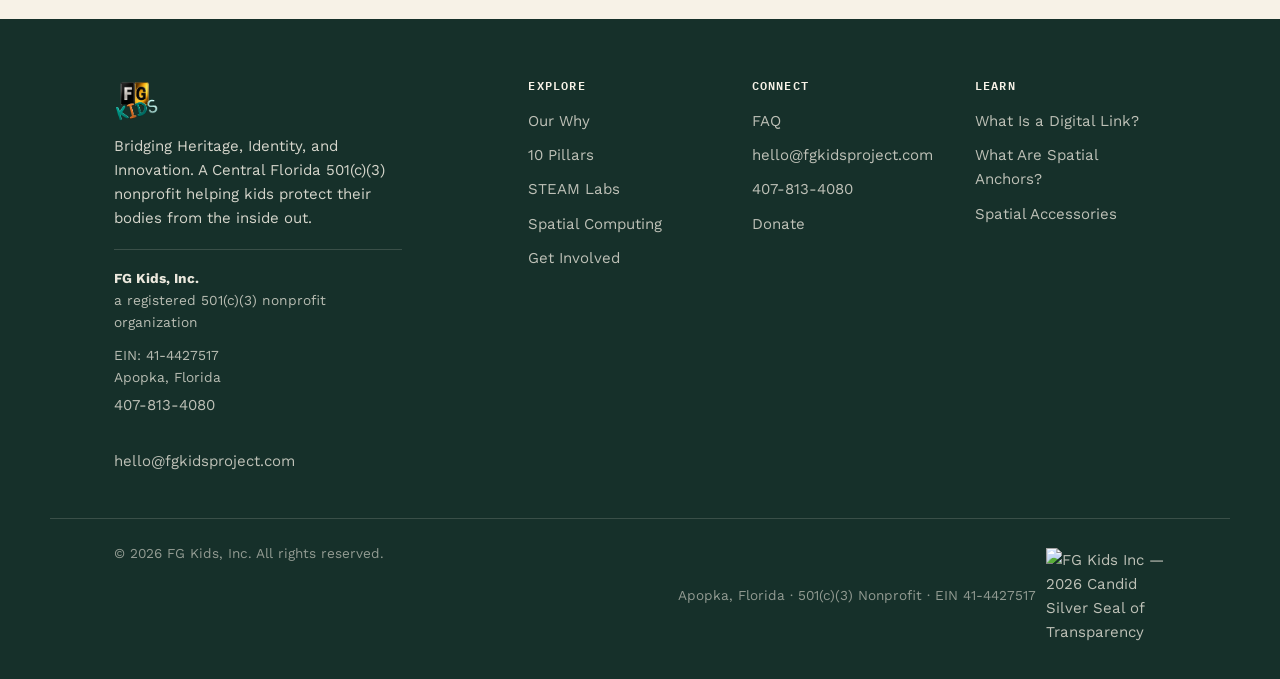
==== commit 90a76429: "Remove 10 Pillars placeholder photo" ====
--- a/10-pillars/index.html
+++ b/10-pillars/index.html
@@ -48,15 +48,6 @@
   </div>
 </section>
 
-<section class="section-tight" style="padding-top:0;">
-  <div class="container">
-    <figure class="fig">
-      <div class="media-band ph" style="aspect-ratio:21/9; max-width:100%;">PHOTO NEEDED &mdash; wide hero image: diverse students actively cooking &amp; learning together in the teaching kitchen (candid, in-motion, not posed). See exact spec in the handoff notes.</div>
-      <figcaption>Students at work in the FG Kids Culinary Nutrition STEAM Lab.</figcaption>
-    </figure>
-  </div>
-</section>
-
 <section class="on-soft section-tight">
   <div class="container">
     <div class="section-head center">
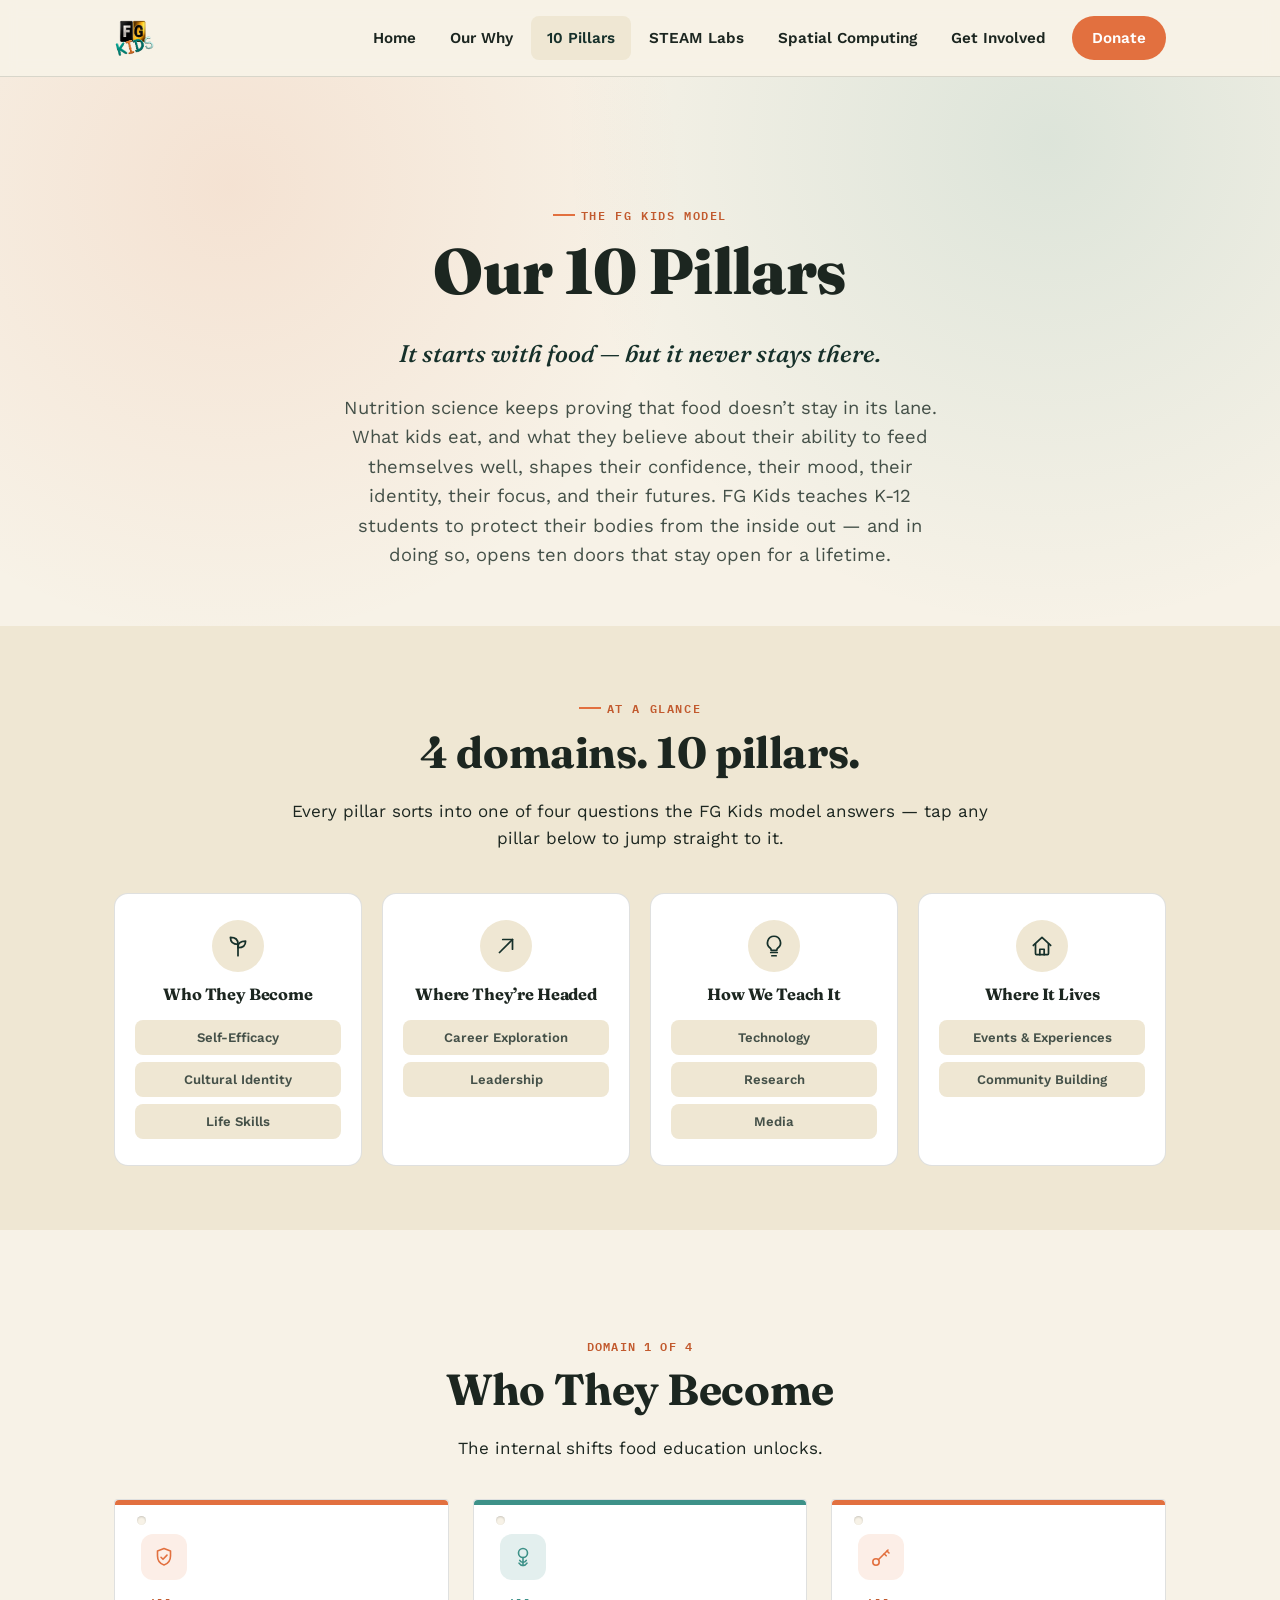
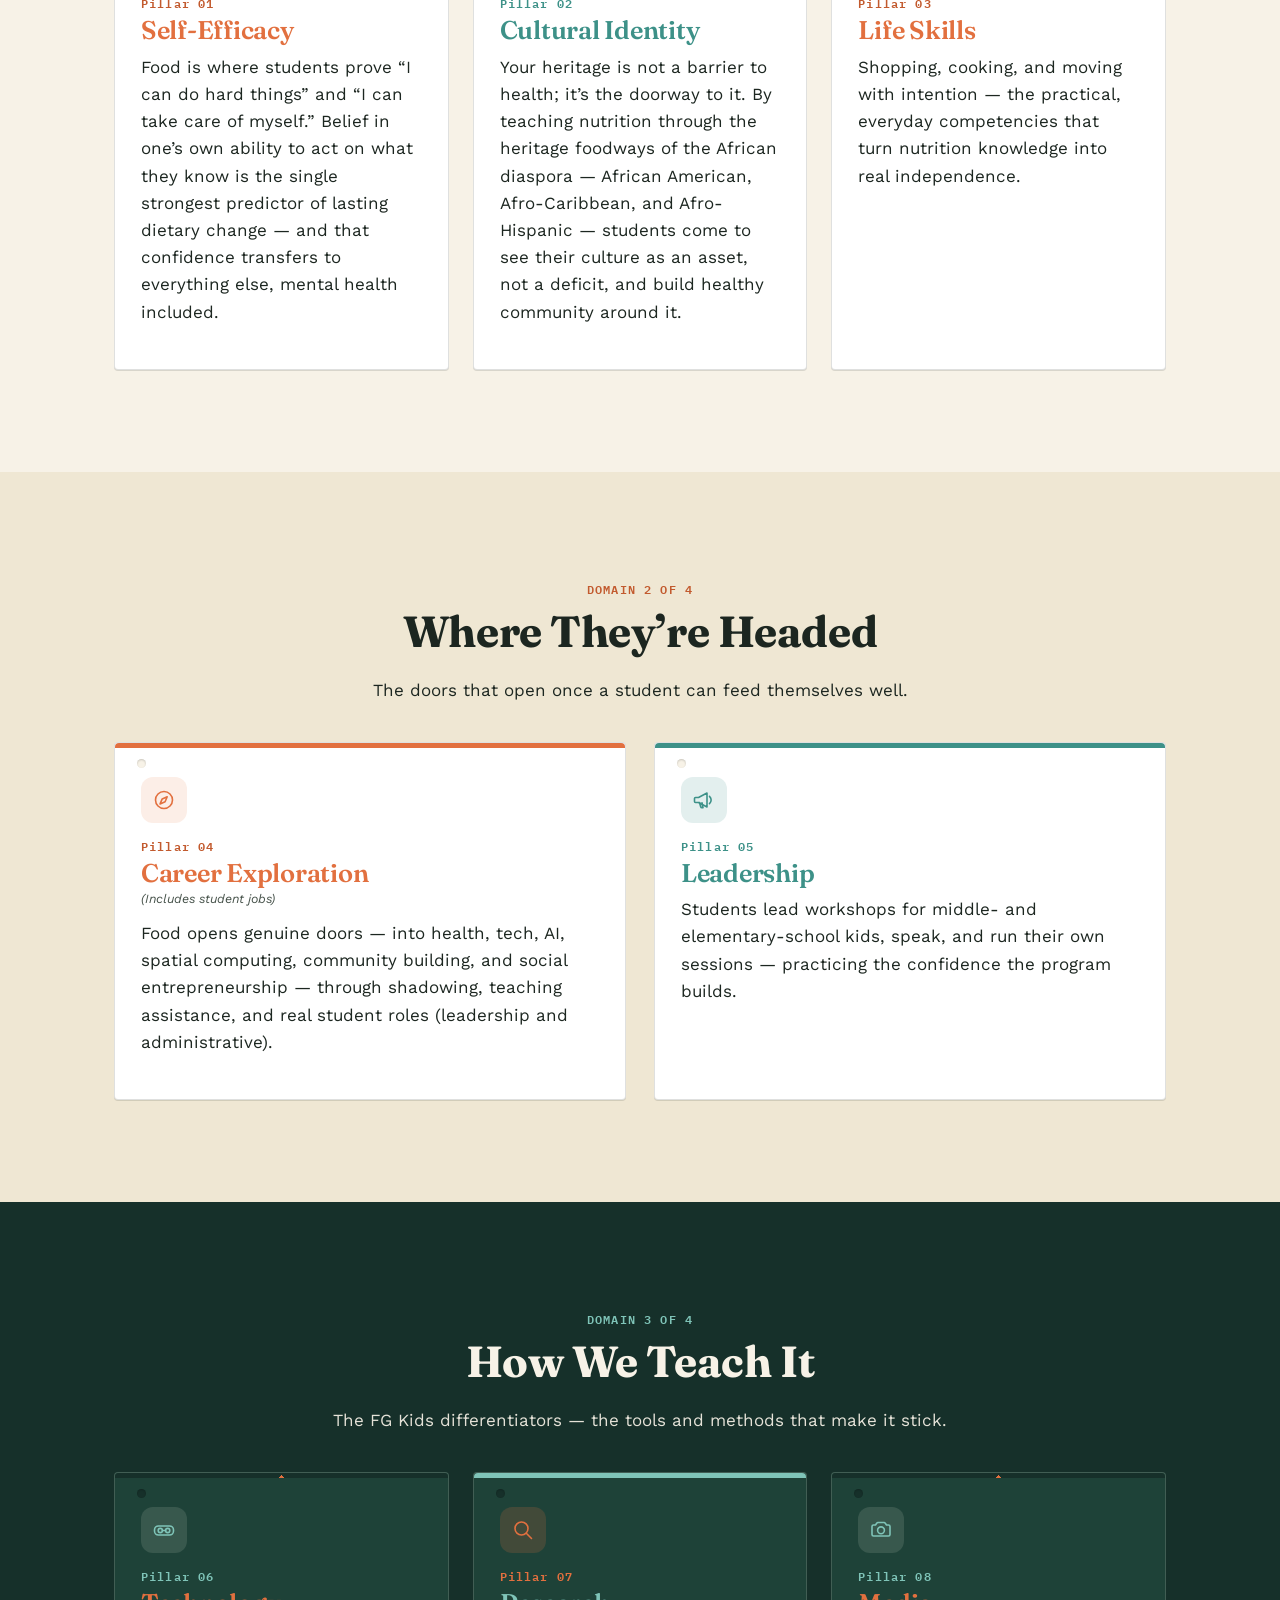
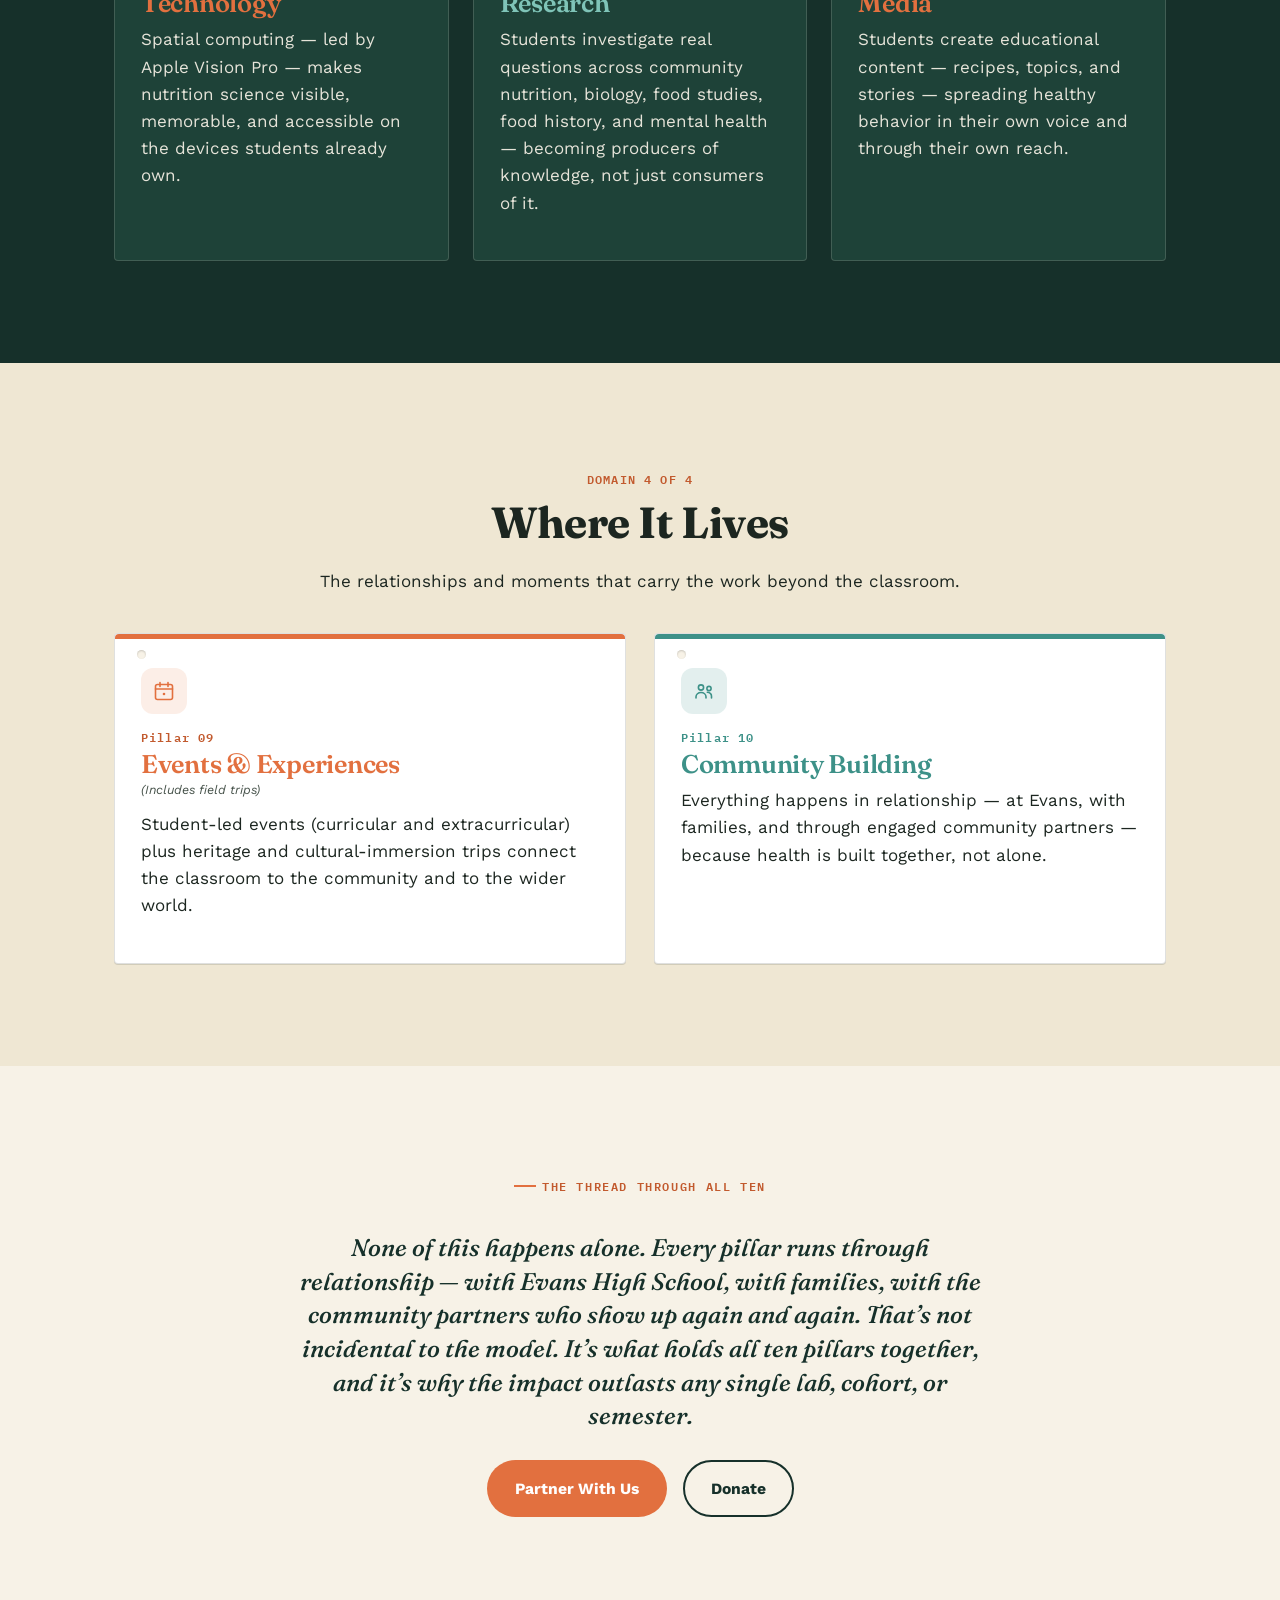
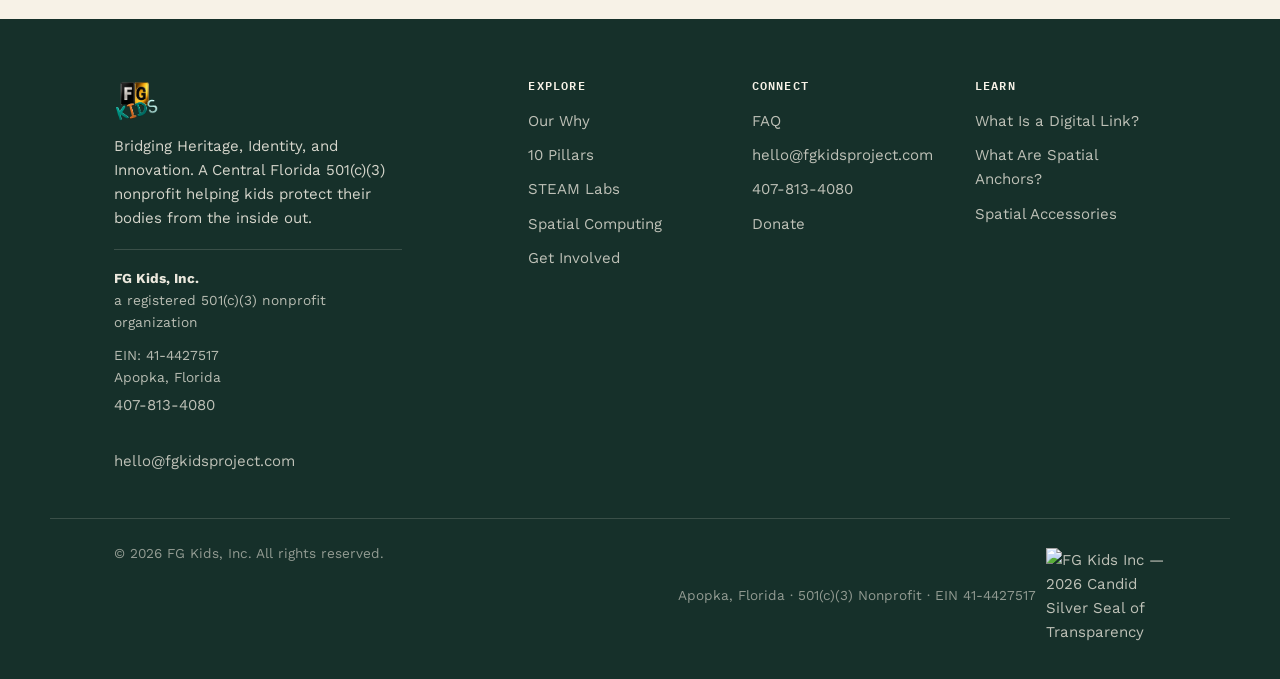
==== commit 8b372dc2: "Move tile below headline, update K-12 and pilot program copy" ====
--- a/10-pillars/index.html
+++ b/10-pillars/index.html
@@ -4,15 +4,15 @@
 <meta charset="UTF-8">
 <meta name="viewport" content="width=device-width, initial-scale=1.0">
 <title>Our 10 Pillars &mdash; FG Kids Inc.</title>
-<meta name="description" content="The 10 Pillars behind FG Kids &mdash; how heritage-rooted culinary nutrition education builds self-efficacy, identity, career pathways, and lifelong health for Central Florida teens.">
+<meta name="description" content="The 10 Pillars behind FG Kids &mdash; how heritage-rooted culinary nutrition education builds self-efficacy, identity, career pathways, and lifelong health for Central Florida K-12 students.">
 <meta property="og:type" content="website">
 <meta property="og:title" content="Our 10 Pillars &mdash; FG Kids Inc.">
-<meta property="og:description" content="The 10 Pillars behind FG Kids &mdash; how heritage-rooted culinary nutrition education builds self-efficacy, identity, career pathways, and lifelong health for Central Florida teens.">
+<meta property="og:description" content="The 10 Pillars behind FG Kids &mdash; how heritage-rooted culinary nutrition education builds self-efficacy, identity, career pathways, and lifelong health for Central Florida K-12 students.">
 <meta property="og:image" content="https://fgkidsproject.com/images/og-image.png">
 <meta property="og:url" content="https://fgkidsproject.com/10-pillars/">
 <meta name="twitter:card" content="summary">
 <meta name="twitter:title" content="Our 10 Pillars &mdash; FG Kids Inc.">
-<meta name="twitter:description" content="The 10 Pillars behind FG Kids &mdash; how heritage-rooted culinary nutrition education builds self-efficacy, identity, career pathways, and lifelong health for Central Florida teens.">
+<meta name="twitter:description" content="The 10 Pillars behind FG Kids &mdash; how heritage-rooted culinary nutrition education builds self-efficacy, identity, career pathways, and lifelong health for Central Florida K-12 students.">
 <meta name="twitter:image" content="https://fgkidsproject.com/images/og-image.png">
 <link rel="icon" href="/images/favicon.ico" sizes="any">
 <link rel="icon" type="image/png" sizes="32x32" href="/images/favicon-32x32.png">
@@ -44,7 +44,7 @@
     <div class="eyebrow" style="justify-content:center;">The FG Kids Model</div>
     <h1>Our 10 Pillars</h1>
     <p class="quote-block" style="margin:0.4em auto 0.6em;">It starts with food &mdash; but it never stays there.</p>
-    <p class="lede">Nutrition science keeps proving that food doesn&rsquo;t stay in its lane. What kids eat, and what they believe about their ability to feed themselves well, shapes their confidence, their mood, their identity, their focus, and their futures. FG Kids teaches teenagers to protect their bodies from the inside out &mdash; and in doing so, opens ten doors that stay open for a lifetime.</p>
+    <p class="lede">Nutrition science keeps proving that food doesn&rsquo;t stay in its lane. What kids eat, and what they believe about their ability to feed themselves well, shapes their confidence, their mood, their identity, their focus, and their futures. FG Kids teaches K-12 students to protect their bodies from the inside out &mdash; and in doing so, opens ten doors that stay open for a lifetime.</p>
   </div>
 </section>
 
--- a/css/styles.css
+++ b/css/styles.css
@@ -204,6 +204,58 @@
 .hero .lede{max-width:56ch; margin:1.2em auto 2em; font-size:1.15rem; color:var(--ink-soft);}
 .hero-ctas{display:flex; gap:16px; justify-content:center; flex-wrap:wrap;}
 
+/* -------------------- floating glass logo tile -------------------- */
+.spin-tile-wrap{margin:clamp(20px,3.6vw,32px) auto clamp(16px,3vw,28px); display:flex; justify-content:center;}
+.spin-tile-stage{
+  width:clamp(110px,16vw,156px); height:clamp(110px,16vw,156px);
+  position:relative;
+}
+.spin-tile-shadow{
+  position:absolute; left:50%; bottom:-18px; width:72%; height:20px;
+  transform:translateX(-50%);
+  background:radial-gradient(ellipse at center, rgba(22,48,42,.30), transparent 72%);
+  border-radius:50%;
+  filter:blur(1px);
+  animation:tileShadow 4.6s ease-in-out infinite;
+}
+.spin-tile-float{
+  width:100%; height:100%;
+  perspective:1200px;
+  animation:tileFloat 4.6s ease-in-out infinite;
+}
+.spin-tile{
+  width:100%; height:100%;
+  position:relative;
+  transform-style:preserve-3d;
+}
+.spin-tile-face{
+  position:absolute; inset:0;
+  display:flex; align-items:center; justify-content:center;
+  border-radius:26px;
+  background:
+    linear-gradient(150deg, rgba(255,255,255,.68), rgba(247,242,231,.16) 45%, rgba(61,145,136,.30)),
+    linear-gradient(0deg, rgba(255,255,255,.10), rgba(255,255,255,.10));
+  backdrop-filter:blur(10px) saturate(150%);
+  -webkit-backdrop-filter:blur(10px) saturate(150%);
+  border:1px solid rgba(255,255,255,.6);
+  box-shadow:
+    0 10px 32px rgba(22,48,42,.20),
+    inset 0 1px 1px rgba(255,255,255,.75),
+    inset 0 -14px 26px rgba(61,145,136,.14);
+  backface-visibility:hidden;
+  -webkit-backface-visibility:hidden;
+}
+.spin-tile-face--back{transform:rotateY(180deg);}
+.spin-tile-face img{
+  width:78%; height:auto;
+  filter:drop-shadow(0 5px 12px rgba(22,48,42,.28));
+}
+@keyframes tileFloat{0%,100%{transform:translateY(0);} 50%{transform:translateY(-14px);}}
+@keyframes tileShadow{
+  0%,100%{transform:translateX(-50%) scale(1); opacity:.55;}
+  50%{transform:translateX(-50%) scale(.76); opacity:.30;}
+}
+
 /* -------------------- stat / recipe-card motif -------------------- */
 .card{
   background:#fff;
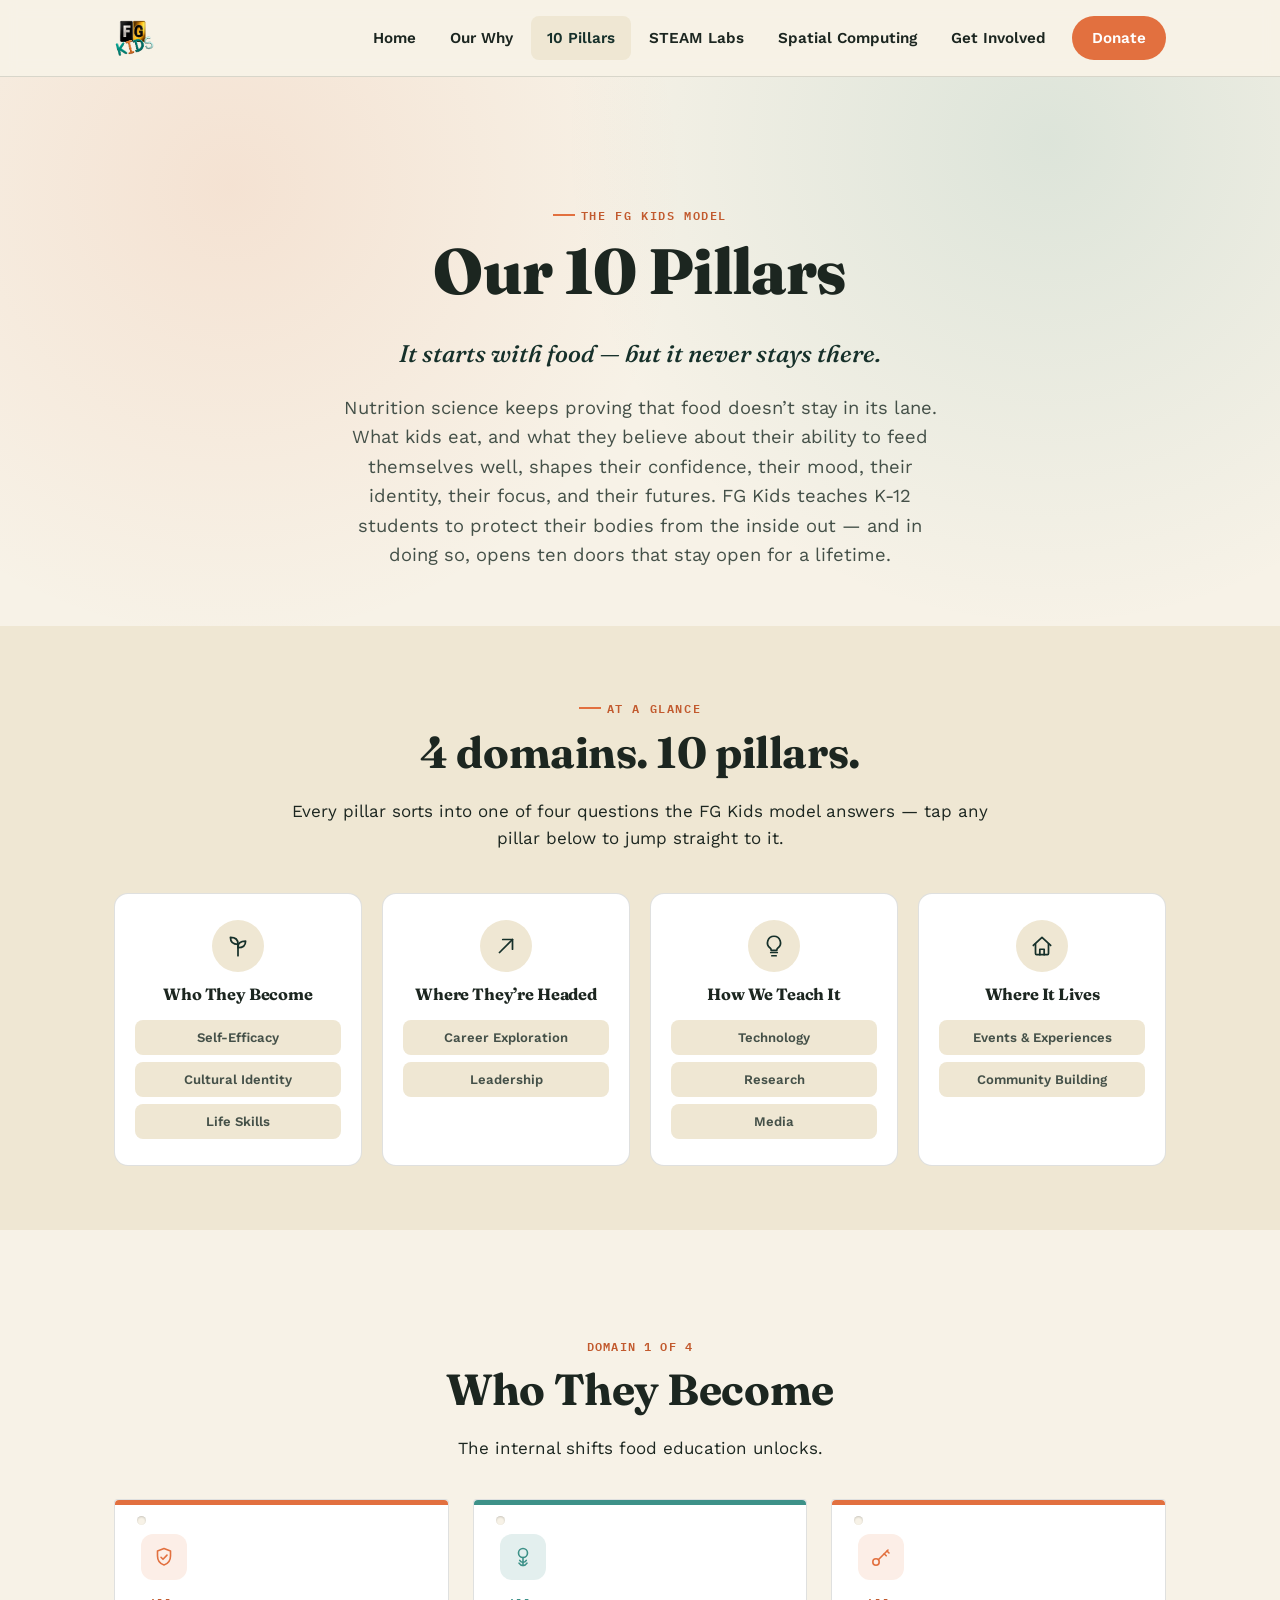
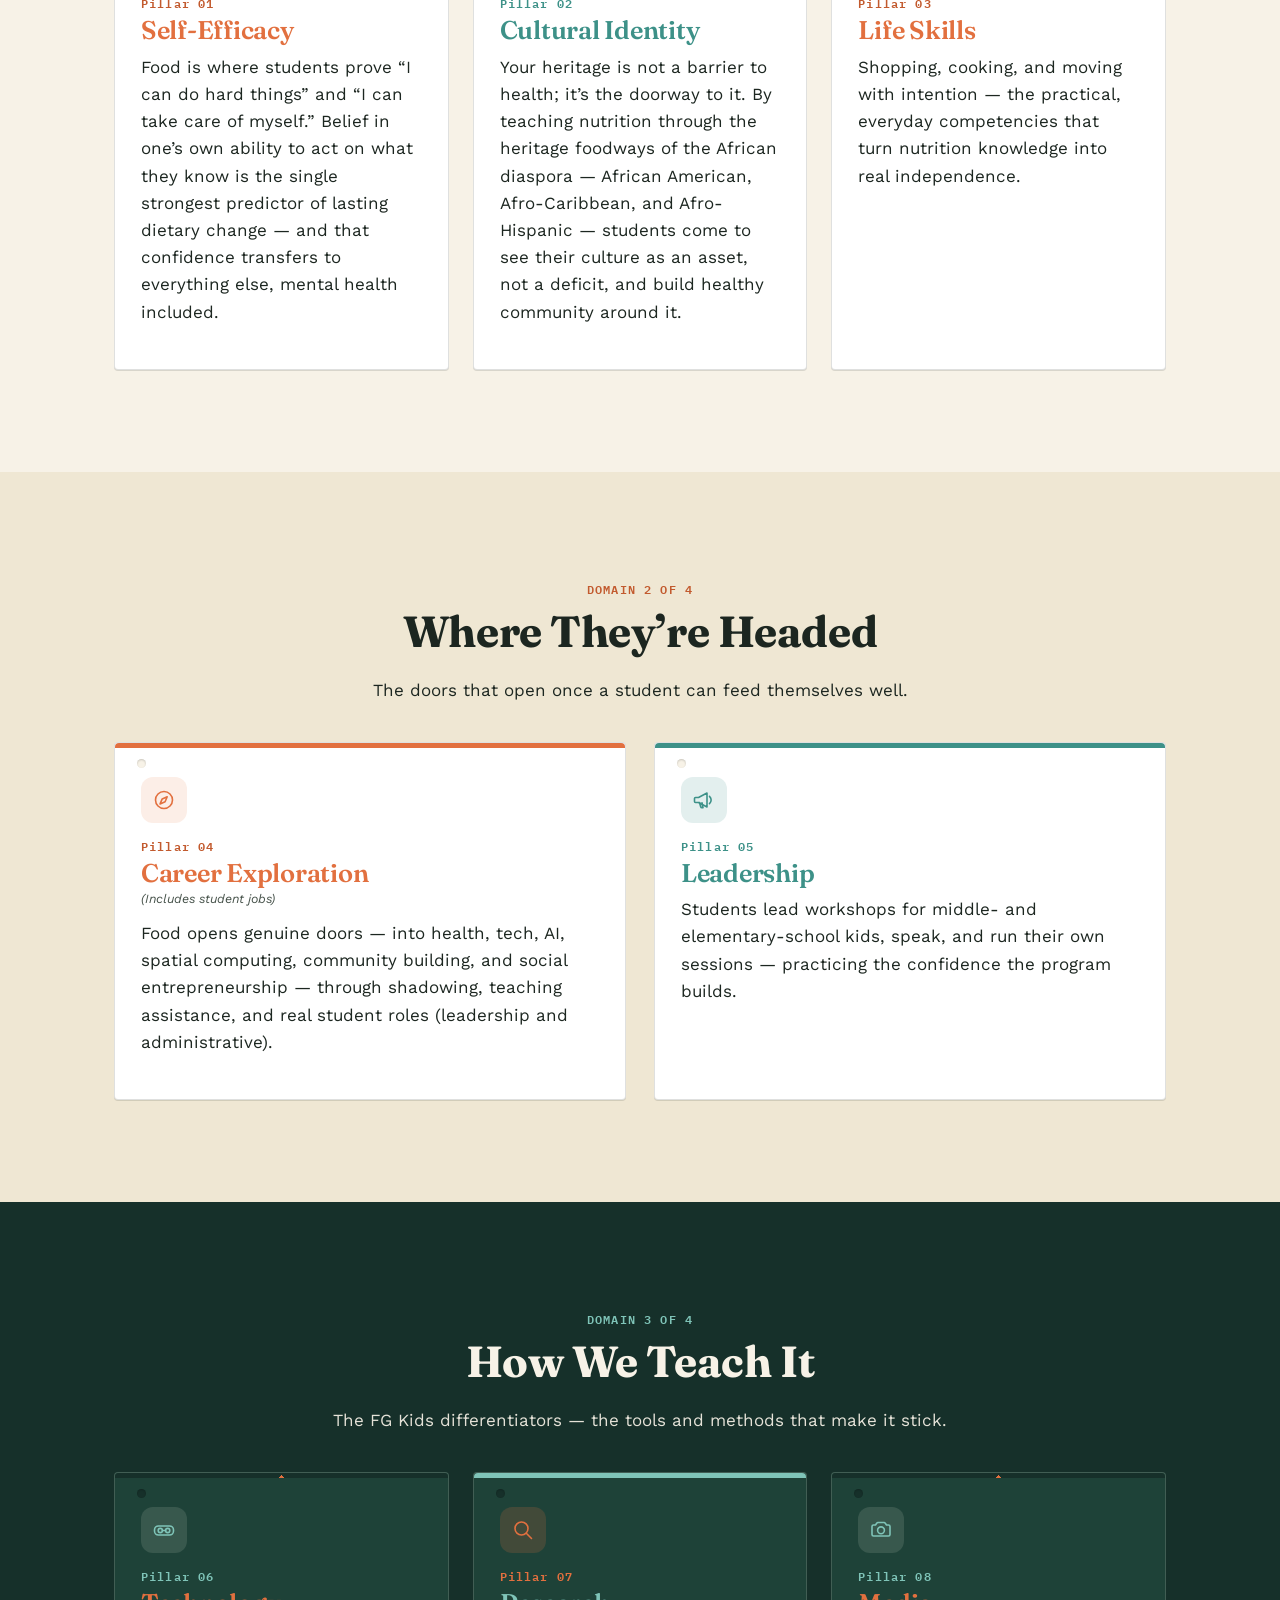
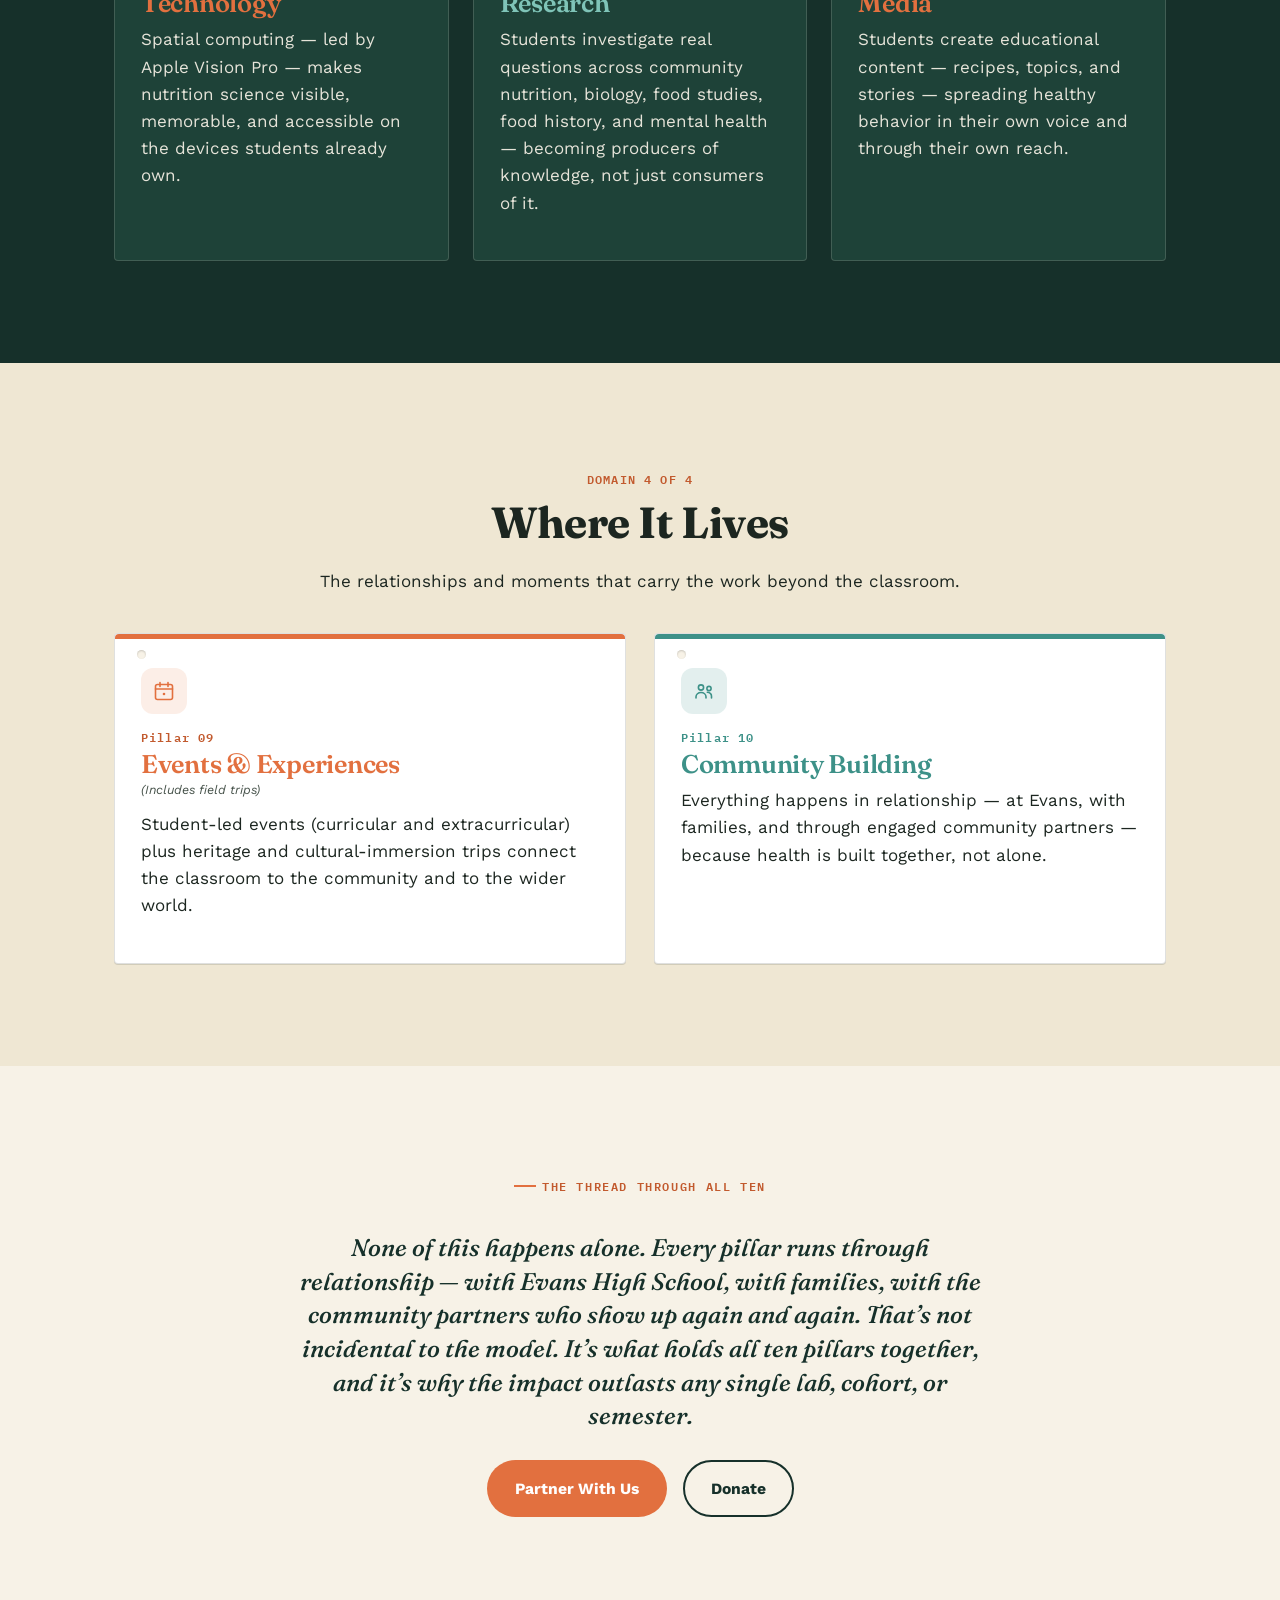
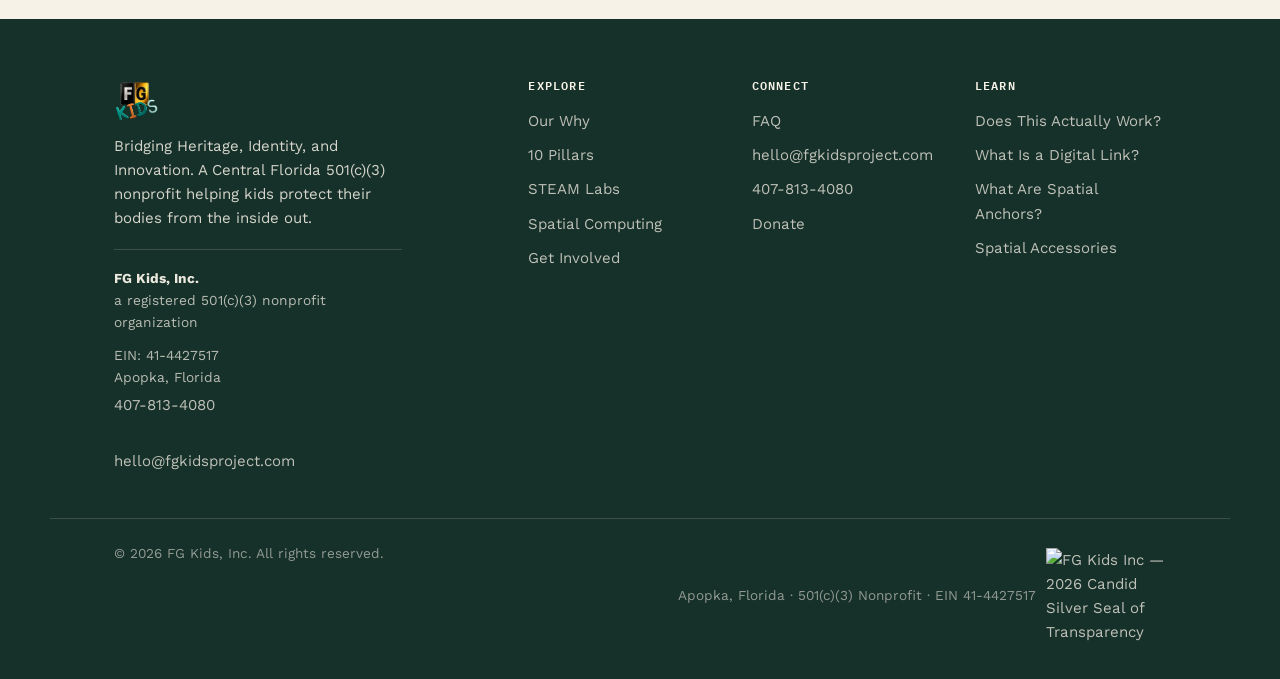
==== commit 3e2e38d9: "Add 'Does This Actually Work?' evidence lesson page New chalkboard-styled lesson at /spatial-computi" ====
--- a/10-pillars/index.html
+++ b/10-pillars/index.html
@@ -255,6 +255,7 @@
       </div>
       <div>
         <h4>Learn</h4>
+        <a href="/spatial-computing/the-evidence/">Does This Actually Work?</a>
         <a href="/spatial-computing/digital-link/">What Is a Digital Link?</a>
         <a href="/spatial-computing/spatial-anchors/">What Are Spatial Anchors?</a>
         <a href="/spatial-computing/spatial-accessories/">Spatial Accessories</a>
--- a/css/styles.css
+++ b/css/styles.css
@@ -127,9 +127,11 @@
 
 @media (max-width:920px){
   nav.main-nav{
-    position:fixed; inset:64px 0 0 0; background:var(--cream);
+    position:absolute; top:100%; left:0; right:0;
+    max-height:calc(100vh - 64px);
+    background:var(--cream); border-bottom:1px solid var(--line);
     flex-direction:column; align-items:stretch; padding:12px var(--pad);
-    display:none; overflow-y:auto;
+    display:none; overflow-y:auto; z-index:60;
   }
   nav.main-nav.open{display:flex;}
   nav.main-nav a{padding:16px 4px; border-bottom:1px solid var(--line); border-radius:0;}
@@ -654,3 +656,85 @@
 .pillar-mini:hover .pillar-mini-icon{transform:translateY(-3px);}
 .pillar-mini:nth-child(even) .pillar-mini-icon{background:rgba(61,145,136,0.14); color:var(--teal);}
 .pillar-mini span{font-size:.85rem; font-weight:600; color:var(--ink); line-height:1.3;}
+
+/* -------------------- lesson pages (chalkboard) -------------------- */
+.chalk{
+  background:
+    radial-gradient(ellipse at 20% 15%, rgba(127,196,184,.07), transparent 55%),
+    radial-gradient(ellipse at 80% 80%, rgba(226,112,63,.06), transparent 55%),
+    var(--forest);
+  color:var(--cream-on-dark);
+  position:relative;
+}
+.chalk::after{
+  content:""; position:absolute; inset:0; pointer-events:none; opacity:.35;
+  background-image:radial-gradient(rgba(247,242,231,.12) .5px, transparent .5px);
+  background-size:7px 7px;
+}
+.chalk > *{position:relative; z-index:1;}
+.chalk h2,.chalk h3,.chalk h4{color:var(--cream-on-dark);}
+.chalk p{color:rgba(247,242,231,.86);}
+.chalk .eyebrow{color:var(--teal-light);}
+.chalk a{color:var(--teal-light);}
+
+.lesson-num{
+  font-family:var(--font-mono); font-size:.74rem; letter-spacing:.14em;
+  text-transform:uppercase; color:var(--teal); display:block; margin-bottom:.5em;
+}
+.chalk .lesson-num{color:var(--teal-light);}
+
+/* video */
+.video-frame{
+  position:relative; width:100%; padding-top:56.25%;
+  border-radius:var(--radius); overflow:hidden;
+  background:#000; border:1px solid var(--line-on-dark);
+}
+.video-frame iframe{position:absolute; inset:0; width:100%; height:100%; border:0;}
+
+/* chalk-styled comparison bars */
+.bars{margin:1.6em 0 .4em;}
+.bar-row{margin-bottom:1.15em;}
+.bar-top{
+  display:flex; justify-content:space-between; align-items:baseline; gap:12px;
+  font-family:var(--font-mono); font-size:.76rem; letter-spacing:.05em;
+  text-transform:uppercase; color:var(--ink-soft); margin-bottom:.45em;
+}
+.chalk .bar-top{color:rgba(247,242,231,.72);}
+.bar-top b{font-family:var(--font-display); font-size:1.15rem; letter-spacing:0; text-transform:none; color:var(--coral);}
+.chalk .bar-top b{color:var(--teal-light);}
+.bar-track{height:12px; border-radius:999px; background:rgba(28,38,32,.10); overflow:hidden;}
+.chalk .bar-track{background:rgba(247,242,231,.14);}
+.bar-fill{height:100%; border-radius:999px; background:var(--coral); width:0; transition:width 1.1s cubic-bezier(.16,.84,.44,1);}
+.bar-fill.alt{background:var(--teal);}
+.chalk .bar-fill{background:var(--teal-light);}
+.chalk .bar-fill.alt{background:var(--coral);}
+
+/* takeaway / caveat card */
+.chalk-card{
+  border:1px solid var(--line-on-dark); border-radius:var(--radius);
+  padding:clamp(20px,3vw,30px); background:rgba(247,242,231,.05);
+}
+.takeaway{
+  border-left:4px solid var(--coral); background:var(--cream-soft);
+  padding:clamp(18px,2.6vw,26px); border-radius:0 var(--radius) var(--radius) 0;
+  margin:1.8em 0;
+}
+.takeaway p:last-child{margin-bottom:0;}
+.takeaway .lesson-num{color:var(--coral-dark);}
+
+/* two-column "works / doesn't" */
+.vs-grid{display:grid; grid-template-columns:1fr 1fr; gap:20px; margin-top:1.6em;}
+@media (max-width:760px){.vs-grid{grid-template-columns:1fr;}}
+.vs-col h4{font-family:var(--font-mono); font-size:.78rem; letter-spacing:.1em; text-transform:uppercase; margin-bottom:.8em;}
+.vs-col ul{list-style:none; padding:0; margin:0;}
+.vs-col li{padding:.55em 0 .55em 1.5em; position:relative; border-bottom:1px dashed var(--line-on-dark); font-size:.96rem;}
+.vs-col li:last-child{border-bottom:0;}
+.vs-col li::before{position:absolute; left:0; top:.5em; font-family:var(--font-mono);}
+.vs-yes li::before{content:"+"; color:var(--teal-light);}
+.vs-no  li::before{content:"\2212"; color:var(--coral);}
+
+/* sources */
+.sources{font-size:.88rem; color:var(--ink-soft);}
+.sources ol{padding-left:1.3em; margin:0;}
+.sources li{margin-bottom:.7em; line-height:1.55;}
+.sources a{color:var(--forest-3);}
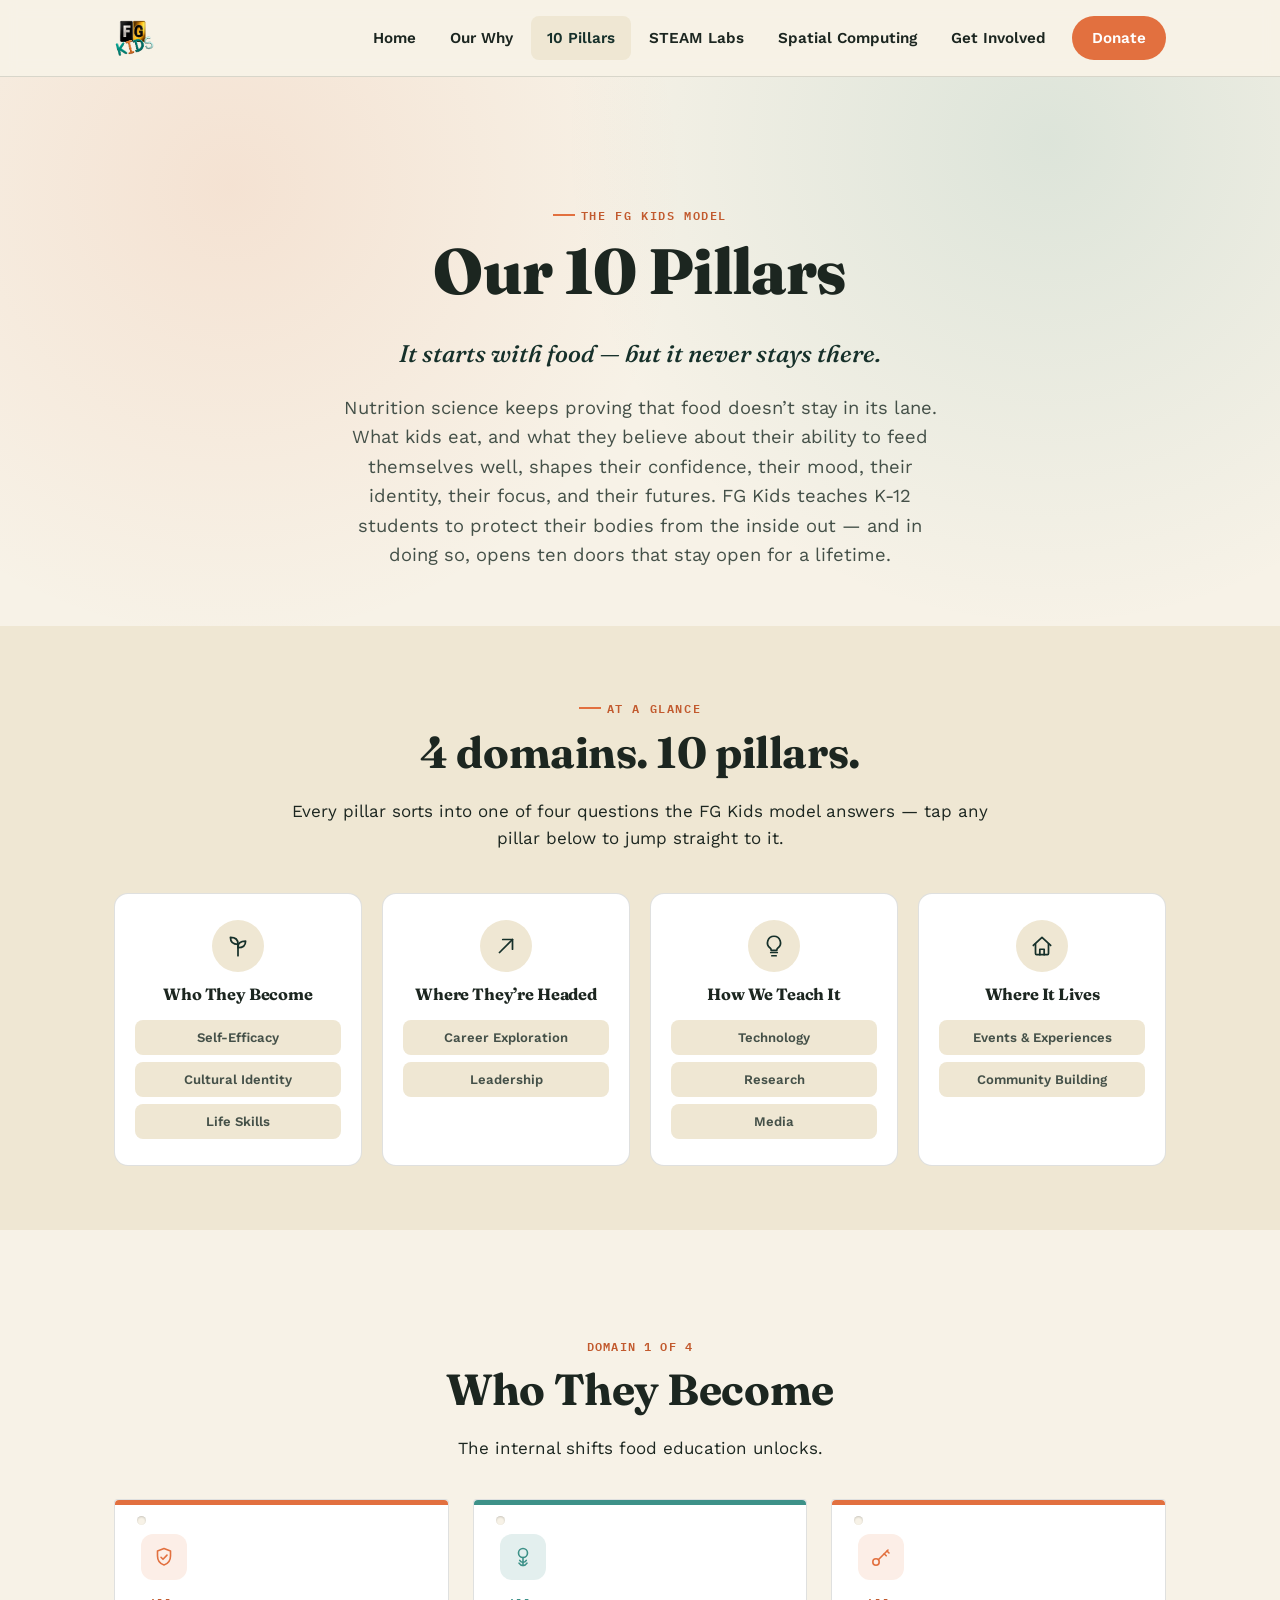
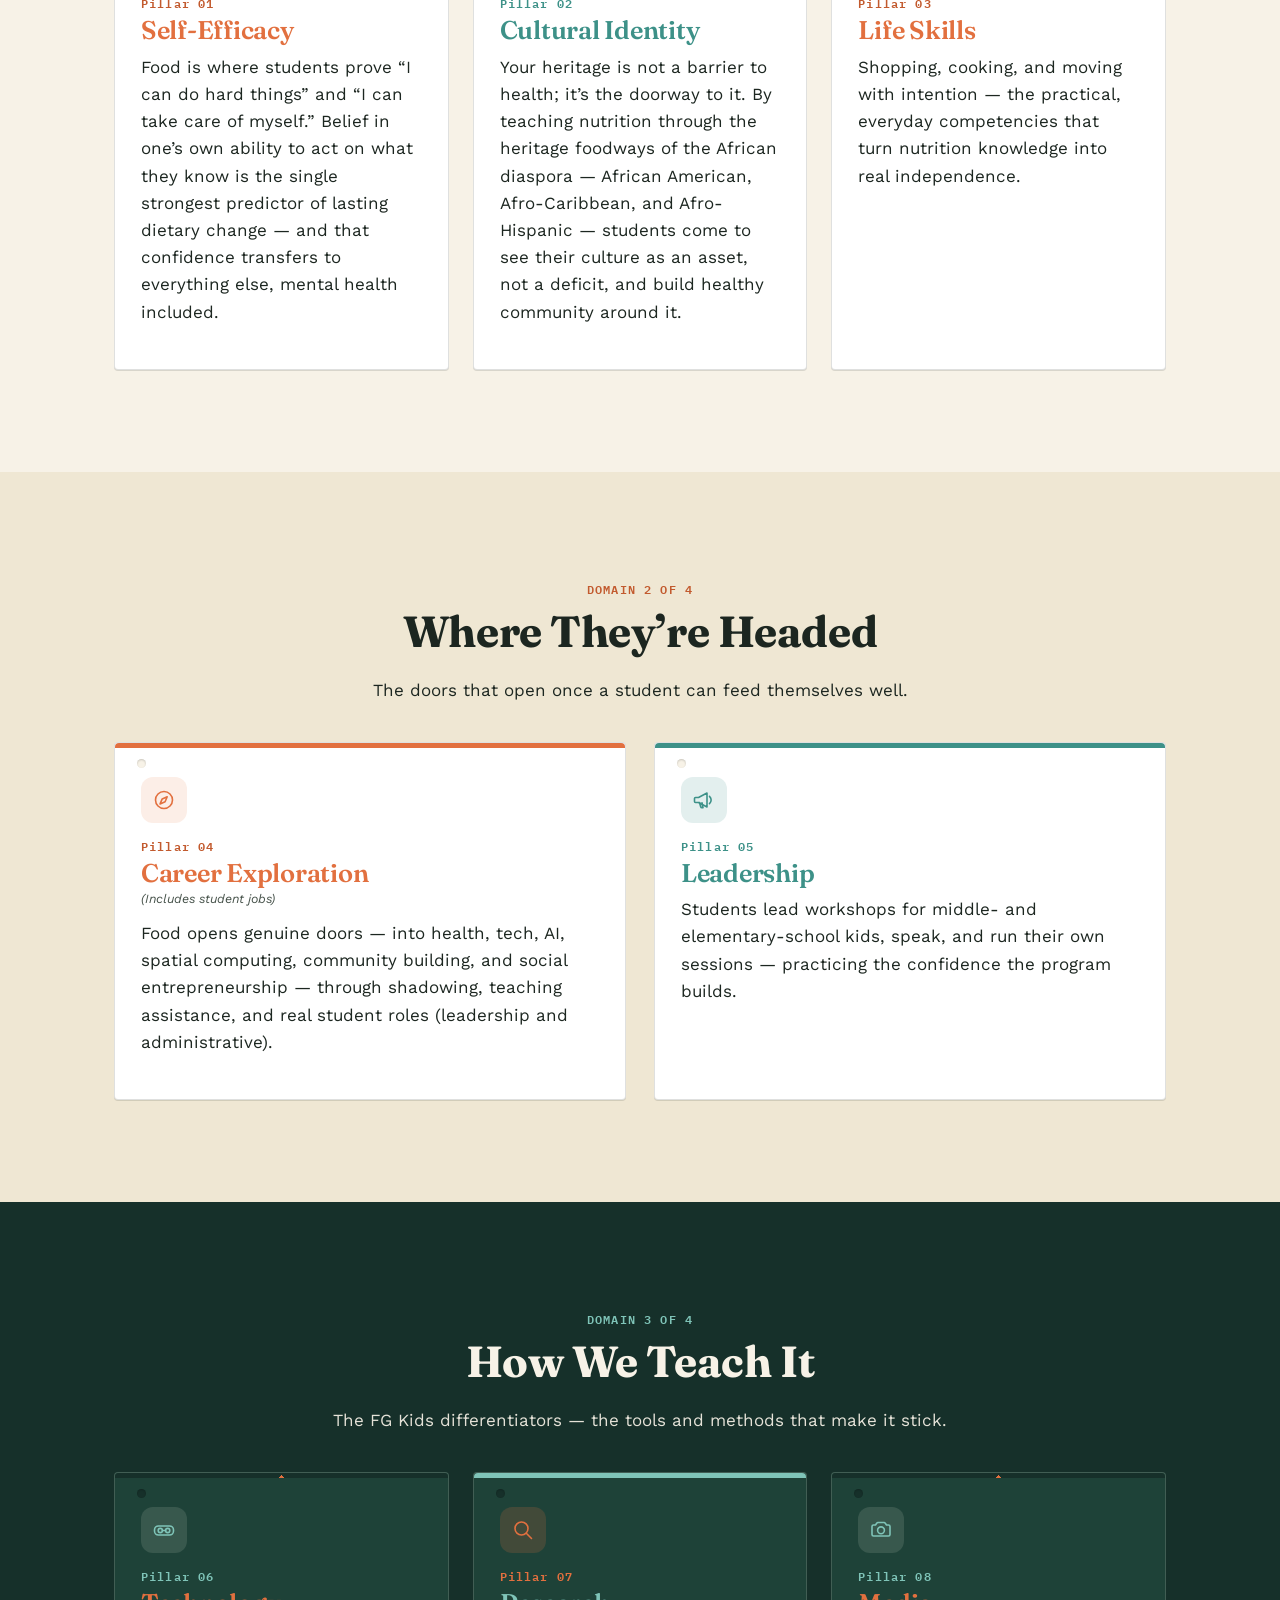
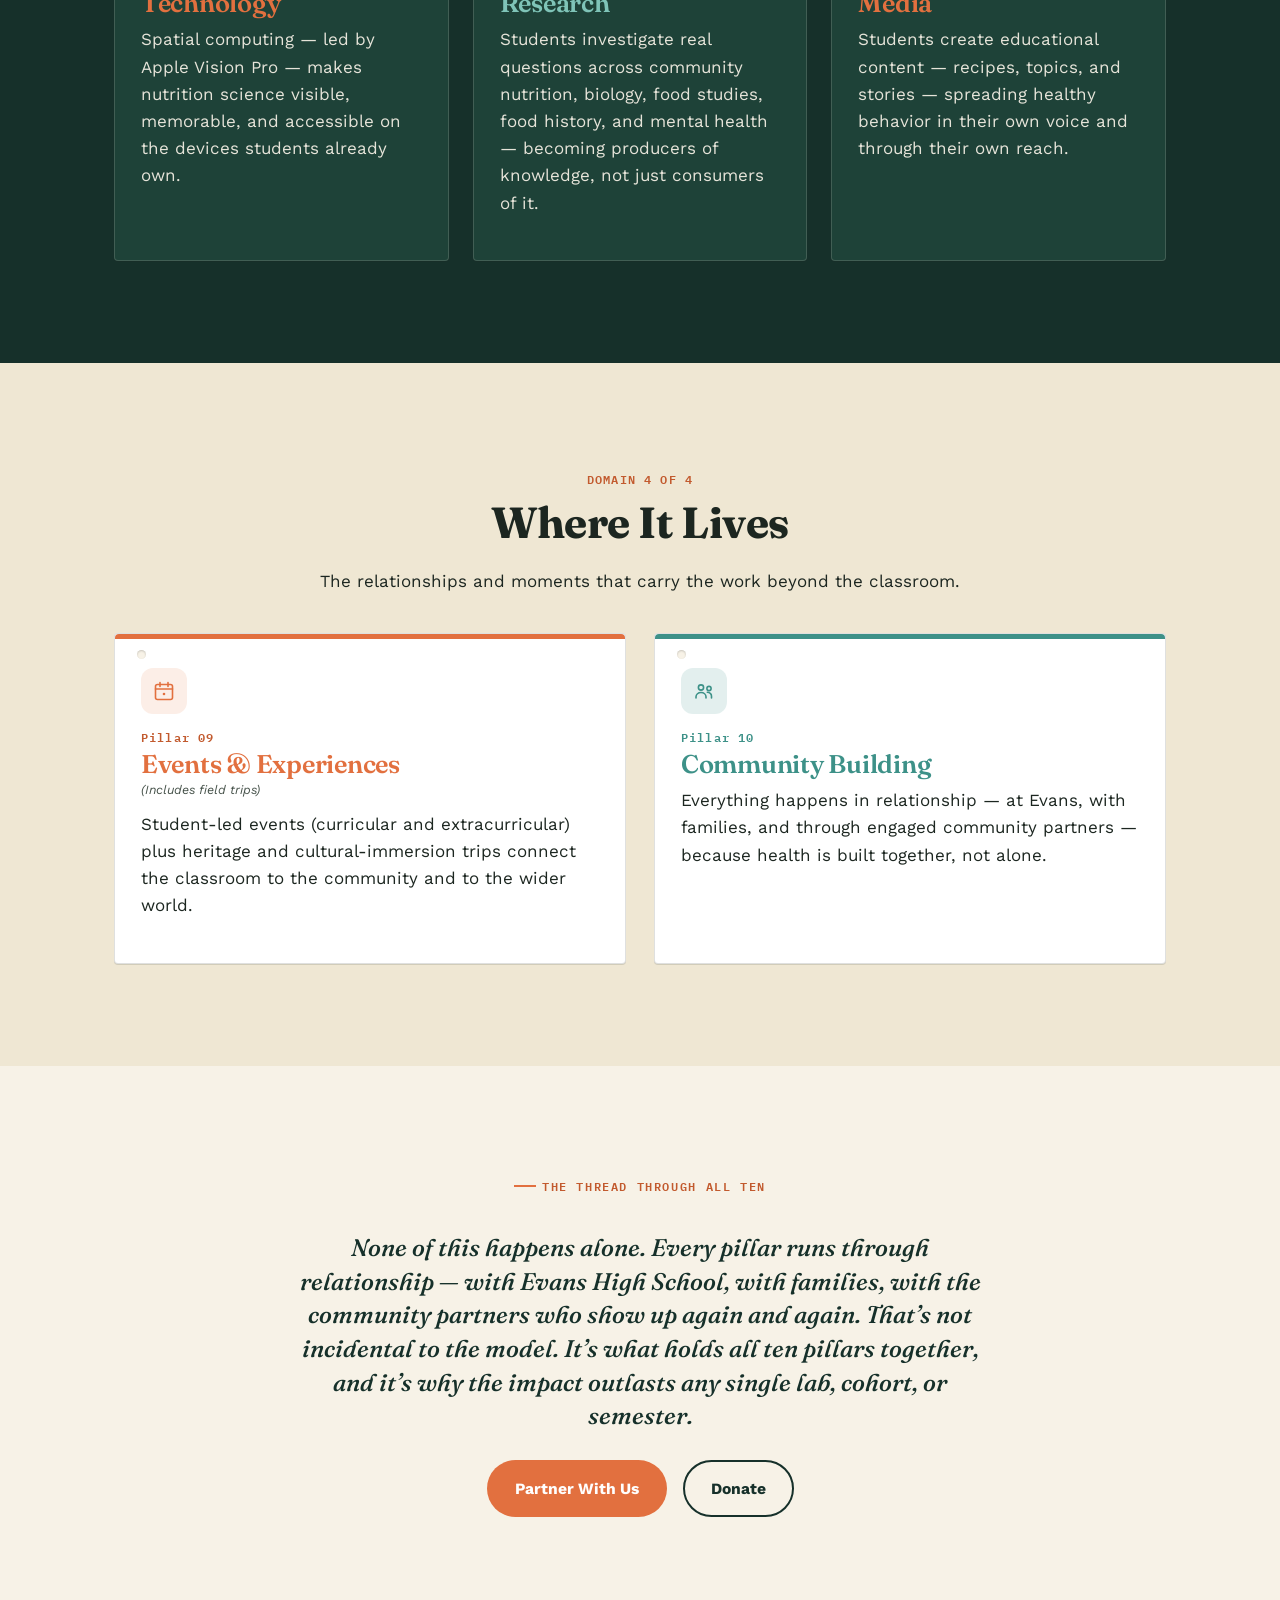
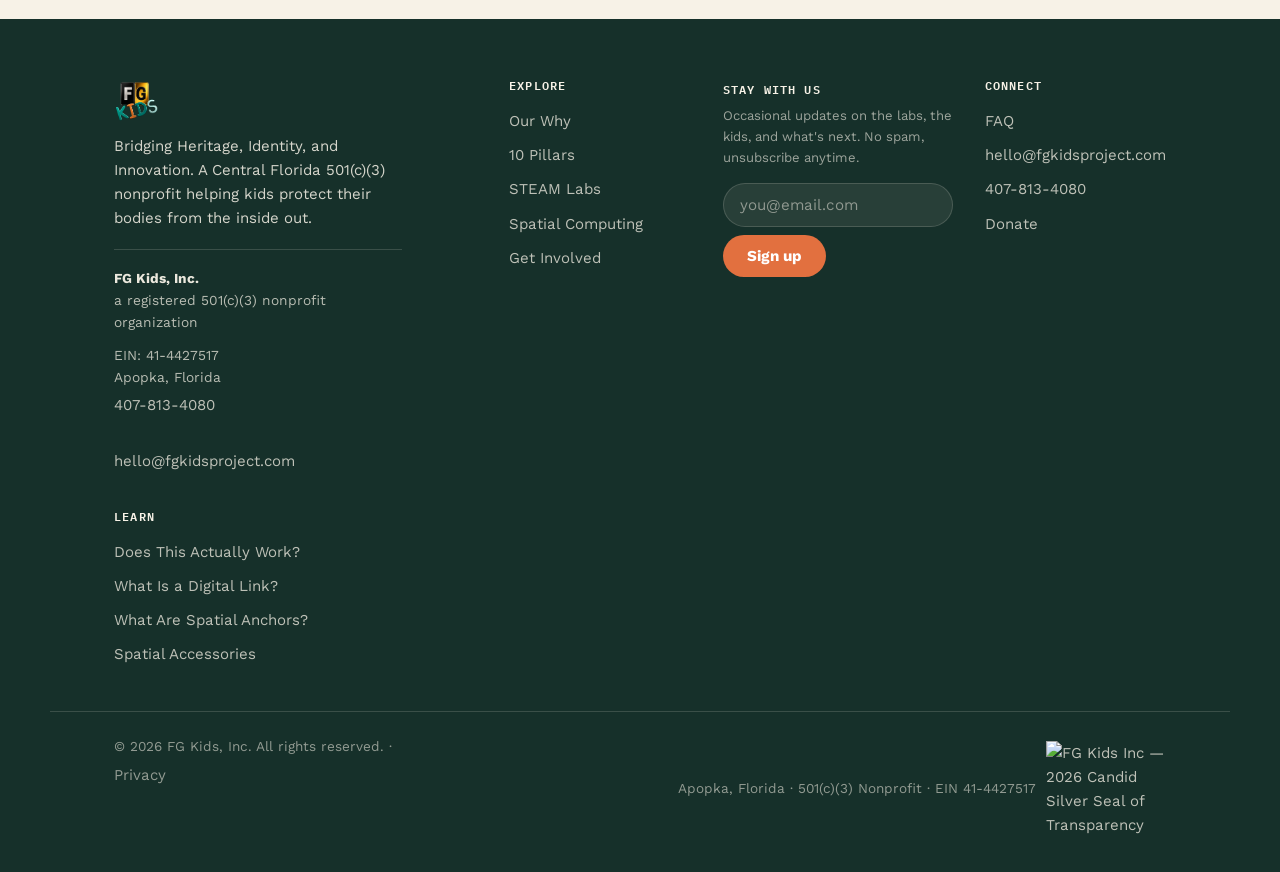
==== commit fdb2b8f8: "Foundation: privacy policy, email capture, cookieless analytics - Privacy policy at /privacy/, linke" ====
--- a/10-pillars/index.html
+++ b/10-pillars/index.html
@@ -246,6 +246,18 @@
         <a href="/spatial-computing/">Spatial Computing</a>
         <a href="/partnerwithus/">Get Involved</a>
       </div>
+      <div class="signup">
+        <h4>Stay with us</h4>
+        <p class="signup-note" style="margin-top:-.2em;">Occasional updates on the labs, the kids, and what's next. No spam, unsubscribe anytime.</p>
+        <form name="newsletter" method="POST" data-netlify="true" netlify-honeypot="fg-hp" action="/thanks/">
+          <input type="hidden" name="form-name" value="newsletter">
+          <p class="signup-hp"><label>Leave this empty: <input name="fg-hp"></label></p>
+          <div class="signup-row">
+            <input type="email" name="email" placeholder="you@email.com" aria-label="Email address" required>
+            <button type="submit">Sign up</button>
+          </div>
+        </form>
+      </div>
       <div>
         <h4>Connect</h4>
         <a href="/partnerwithus/#faq">FAQ</a>
@@ -263,7 +275,7 @@
     </div>
   </div>
   <div class="footer-bottom">
-    <span>&copy; 2026 FG Kids, Inc. All rights reserved.</span>
+    <span>&copy; 2026 FG Kids, Inc. All rights reserved. &middot; <a href="/privacy/" style="color:inherit;">Privacy</a></span>
     <span class="footer-trust">
       Apopka, Florida &middot; 501(c)(3) Nonprofit &middot; EIN 41-4427517
       <a aria-label="FG Kids Inc" href="https://app.candid.org/profile/16589307/fg-kids-inc-41-4427517/?pkId=f9129e25-9f49-42b6-85df-ab105f650fca" target="_blank" rel="noopener">
@@ -273,5 +285,7 @@
   </div>
 </footer>
 <script src="/js/site.js"></script>
+<!-- Cloudflare Web Analytics — cookieless, no personal data -->
+<script defer src="https://static.cloudflareinsights.com/beacon.min.js" data-cf-beacon='{"token": "da8f1f20c3c9448ca02c2d428172d807"}'></script>
 </body>
 </html>
--- a/css/styles.css
+++ b/css/styles.css
@@ -738,3 +738,41 @@
 .sources ol{padding-left:1.3em; margin:0;}
 .sources li{margin-bottom:.7em; line-height:1.55;}
 .sources a{color:var(--forest-3);}
+
+/* -------------------- newsletter signup -------------------- */
+.signup{margin-top:.2em;}
+.signup-row{display:flex; gap:8px; margin-top:.9em; flex-wrap:wrap;}
+.signup-row input[type="email"]{
+  flex:1 1 200px; min-width:0;
+  font-family:var(--font-body); font-size:.95rem;
+  padding:12px 16px; border-radius:999px;
+  border:1px solid var(--line); background:#fff; color:var(--ink);
+}
+.signup-row input[type="email"]:focus{outline:2px solid var(--teal); outline-offset:1px;}
+.signup-row button{
+  font-family:var(--font-body); font-weight:700; font-size:.95rem;
+  padding:12px 24px; border-radius:999px; border:none; cursor:pointer;
+  background:var(--coral); color:#fff; transition:background .15s ease;
+}
+.signup-row button:hover{background:var(--coral-dark);}
+.signup-note{font-size:.82rem; color:var(--ink-soft); margin-top:.7em;}
+.signup-hp{position:absolute; left:-9999px; width:1px; height:1px; overflow:hidden;}
+
+/* footer variant */
+.site-footer .signup-row input[type="email"]{
+  background:rgba(247,242,231,.08); border-color:var(--line-on-dark); color:var(--cream-on-dark);
+}
+.site-footer .signup-row input[type="email"]::placeholder{color:rgba(247,242,231,.5);}
+.site-footer .signup-note{color:rgba(247,242,231,.6);}
+
+/* inline (on-soft) variant */
+.signup-inline{
+  border:1px solid var(--line); border-radius:var(--radius);
+  padding:clamp(22px,3vw,34px); background:var(--cream);
+  max-width:620px; margin:2.4em auto 0; text-align:center;
+}
+.signup-inline h3{margin-bottom:.3em;}
+.signup-inline .signup-row{justify-content:center;}
+
+/* thank-you page */
+.thanks-wrap{min-height:52vh; display:flex; align-items:center;}
